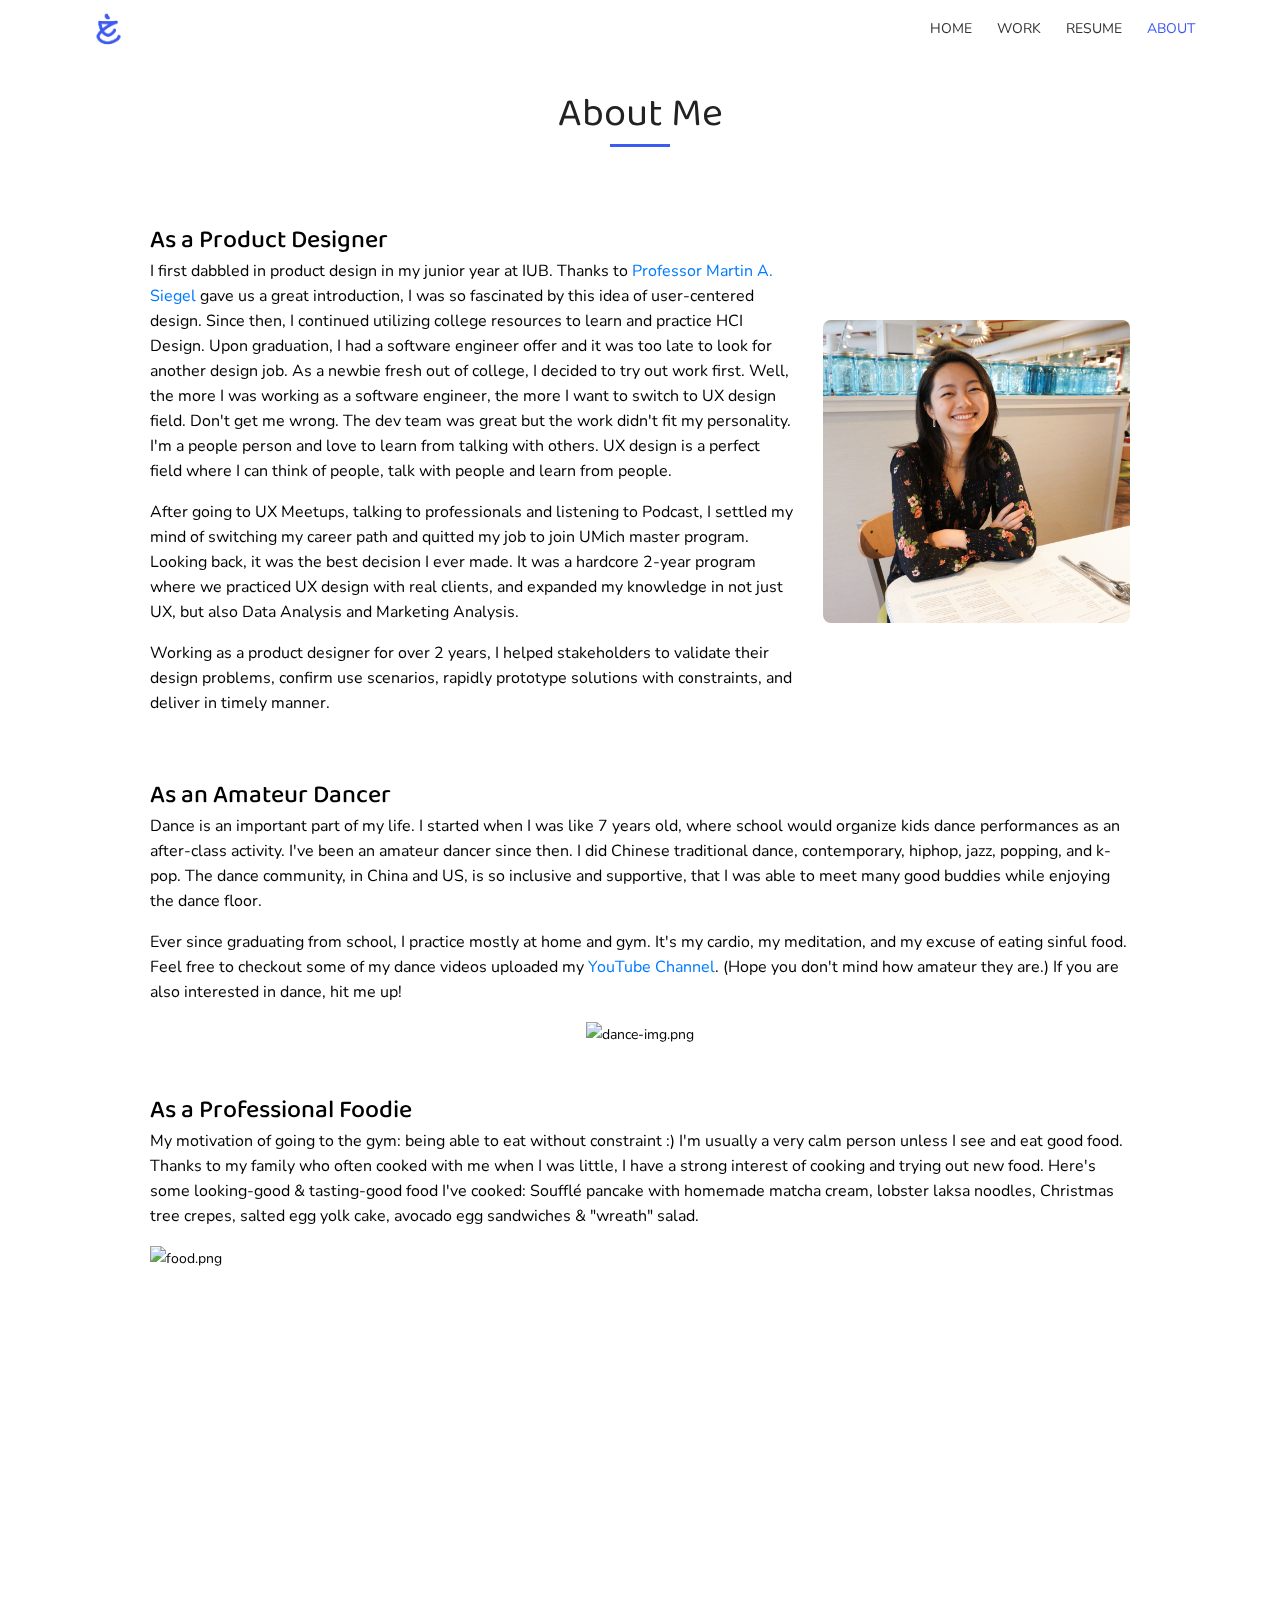
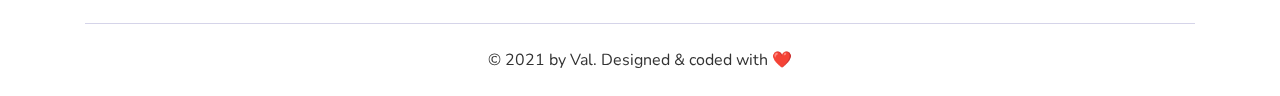
==== about.html @ 1cbd64a1 "fixed headers & ava video" ====
<!DOCTYPE html>
<html lang="en" style="scroll-behavior: smooth;">
    <head>
        <meta charset="UTF-8">
        <meta name="viewport" content="width=device-width, initial-scale=1.0, shrink-to-fit=no">
        <title>About</title>
        <!-- Google Analytics  -->
        <!-- Global site tag (gtag.js) - Google Analytics -->
        <!-- <script async src="https://www.googletagmanager.com/gtag/js?id=UA-167406047-1"></script>
        <script>
        window.dataLayer = window.dataLayer || [];
        function gtag(){dataLayer.push(arguments);}
        gtag('js', new Date());
        gtag('config', 'UA-167406047-1');
        </script> -->
        <!-- Bootstrap CSS -->
        <link rel="stylesheet" href="assets/css/bootstrap.min.css">
        <!-- Icon -->
        <link rel="stylesheet" href="assets/fonts/line-icons.css">
        <link href="https://cdn.lineicons.com/2.0/LineIcons.css" rel="stylesheet">
        <!-- Owl carousel -->
        <!--        <link rel="stylesheet" href="assets/css/owl.carousel.min.css">
        <link rel="stylesheet" href="assets/css/owl.theme.css"> -->
        <link rel="stylesheet" href="assets/css/magnific-popup.css">
        <!-- <link rel="stylesheet" href="assets/css/nivo-lightbox.css"> -->
        <!-- Animate -->
        <link rel="stylesheet" href="assets/css/animate.css">
        <!-- Main Style -->
        <link rel="stylesheet" href="assets/css/main.css">
        <!-- Responsive Style -->
        <link rel="stylesheet" href="assets/css/responsive.css">
        <!-- Google Font -->
        <link href="https://fonts.googleapis.com/css2?family=Baloo+Chettan+2:wght@400;500&family=Rubik:wght@300;400;500&display=swap" rel="stylesheet">
        <link href="https://fonts.googleapis.com/css2?family=Nunito:wght@200;300;400;600&display=swap" rel="stylesheet">
        <!-- add favicon to tab -->
        <link rel="icon" href="assets/img/fav_icon.png">
    </head>
    <body>
        <!-- Header Area wrapper Starts -->
        <header id="header-wrap">
            <!-- Navbar Start -->
            <nav class="navbar navbar-expand-md bg-inverse fixed-top scrolling-navbar nav-down">
                <div class="container">
                    <!-- Brand and toggle get grouped for better mobile display -->
                    <a href="index.html" class="navbar-brand"><img src="assets/img/new_logo-03.png" alt="logo"></a>
                    <button class="navbar-toggler" type="button" data-toggle="collapse" data-target="#navbarCollapse" aria-controls="navbarCollapse" aria-expanded="false" aria-label="Toggle navigation">
                    <i class="lni-menu"></i>
                    </button>
                    <div class="collapse navbar-collapse" id="navbarCollapse">
                        <ul class="navbar-nav mr-auto w-100 justify-content-end clearfix">
                            <li class="nav-item">
                                <a class="nav-link" href="index.html">
                                    HOME
                                </a>
                            </li>
                            <li class="nav-item">
                                <a class="nav-link" href="index.html#work">
                                    WORK
                                </a>
                            </li>
                            <li class="nav-item">
                                <a class="nav-link" href="assets/files/valzhang.pdf" target="_blank">
                                    RESUME
                                </a>
                            </li>
                            <li class="nav-item active">
                                <a class="nav-link" href="about.html">
                                    ABOUT
                                </a>
                            </li>
                        </ul>
                    </div>
                </div>
            </nav>
        </header>
        <!-- head img end-->
        <!-- main body starts -->
        <!-- Overview -->
        <div class="work-container section-padding smooth_nav wow fadeInDown" data-wow-delay="0.1s">
            <section id="overview">
                <div class="text-center site-heading section-header wow fadeInDown"><h2 class="section-title" data-wow-delay="0.1s">About Me</h2>
                    <div class="shape" data-wow-delay="0.1s"></div>
                </div>
                <!-- me 1 -->
                <h3 class="site-heading">As a Product Designer
                </h3>
                
                <div class="row">
                    <div class="col-lg-8 col-md-8 col-xs-12 info">
                        <p>
                            <span class="highlight highlight-main">I first dabbled in product design in my junior year at IUB. </span> Thanks to<a href="https://luddy.indiana.edu/contact/profile/?profile_id=298](https://luddy.indiana.edu/contact/profile/?profile_id=298"> Professor Martin A. Siegel</a> gave us a great introduction,  I was so fascinated by this idea of user-centered design. Since then, I continued utilizing college resources to learn and practice HCI Design. Upon graduation, I had a software engineer offer and it was too late to look for another design job. As a newbie fresh out of college, I decided to try out work first. Well, <span class="highlight highlight-main">the more I was working as a software engineer, the more I want to switch to UX design field. </span>Don't get me wrong. The dev team was great but the work didn't fit my personality. I'm a people person and love to learn from talking with others. UX design is a perfect field where I can think of people, talk with people and learn from people. </p>
                            <p>After going to UX Meetups, talking to professionals and listening to Podcast, I settled my mind of switching my career path and <span class="highlight highlight-main">quitted my job to join UMich master program.</span> Looking back, it was the best decision I ever made. It was a hardcore 2-year program where we practiced UX design with real clients, and expanded my knowledge in not just UX, but also Data Analysis and Marketing Analysis. </p>
                            <p>Working as a product designer <span class="highlight highlight-main">for over 2 years, I helped stakeholders to validate their design problems, confirm use scenarios, rapidly prototype solutions with constraints, and deliver in timely manner.</span>
                        </p>
                    </div>
                    
                    <div class="col-lg-4 col-md-4 col-xs-12 info">
                        <img class="w-100" style="border-radius: 8px; margin-top: 20%;" src="assets/img/about/about-me.jpg" alt="about-me.jpg">
                    </div>
                </div>
                <!-- me 2 -->
                <h3 class="site-heading">As an Amateur Dancer
                </h3>
                <p>
                Dance is an important part of my life. I started when I was like 7 years old, where school would organize kids dance performances as an after-class activity. I've been an amateur dancer since then. I did Chinese traditional dance, contemporary, hiphop, jazz, popping, and k-pop. The dance community, in China and US, is so inclusive and supportive, that I was able to meet many good buddies while enjoying the dance floor.  </p>
                <p>Ever since graduating from school, I practice mostly at home and gym. <span class="highlight highlight-main">It's my cardio, my meditation, and my excuse of eating sinful food.</span> Feel free to checkout some of my dance videos uploaded my <a href= "https://www.youtube.com/channel/UCWSlNp7y6uVMEJTYceXbaiw">YouTube Channel</a>. (Hope you don't mind how amateur they are.) If you are also interested in dance, hit me up!
            </p>
            <div class="text-center">
                <img class="w-75" src="assets/img/about/dance-img.png" alt="dance-img.png">
            </div>
            <!-- me 3 -->
            <h3 class="site-heading">As a Professional Foodie</h3>
            <p>
                <span class="highlight highlight-main">My motivation of going to the gym: being able to eat without constraint :) </span>I'm usually a very calm person unless I see and eat good food. Thanks to my family who often cooked with me when I was little, I have a strong interest of cooking and trying out new food. Here's some looking-good & tasting-good food I've cooked: Soufflé pancake with homemade matcha cream, lobster laksa noodles, Christmas tree crepes, salted egg yolk cake, avocado egg sandwiches & "wreath" salad.
            </p>
            <div>
                <img class="w-100" src="assets/img/about/food.png" alt="food.png">
            </div>
        </section>
    </div>
    <div class="work-container section-padding smooth_nav wow fadeInDown" data-wow-delay="0.1s">
        <section id="overview" class="text-center">
            <div class="section-header wow fadeInDown"><h2 class="section-title" data-wow-delay="0.1s">Contact Me</h2>
                <div class="shape" data-wow-delay="0.1s"></div>
            </div>
            <h4>Have a word?
            </h4>
            <P>
                Feel free to bug me: valxwz@umich.edu
            </P>

        </section></div>
        <!-- footer -->
        <footer id="footer" class="footer-area section-padding">
            <div id="copyright">
                <div class="container">
                    <div class="row">
                        <div class="col-md-12">
                            <div class="copyright-content">
                                <p>© 2021 by Val. Designed & coded with ❤️</p>
                            </div>
                        </div>
                    </div>
                </div>
            </div>
        </footer>
        <!-- Feature Section End -->
        <!-- Preloader -->
        <div id="preloader">
            <div class="loader" id="loader-1"></div>
        </div>
        <!-- End Preloader -->
        <!-- jQuery first, then Bootstrap JS -->
        <script src="assets/js/jquery-min.js"></script>
        <script src="assets/js/bootstrap.min.js"></script>
        <script src="assets/js/owl.carousel.min.js"></script>
        <script src="assets/js/wow.js"></script>
        <script src="assets/js/jquery.nav.js"></script>
        <script src="assets/js/scrolling-nav.js"></script>
        <script src="assets/js/jquery.easing.min.js"></script>
        <script src="assets/js/jquery.counterup.min.js"></script>
        <script src="assets/js/waypoints.min.js"></script>
        <script src="assets/js/main.js"></script>
        <script src="assets/js/side_nav.js"></script>
    </body>
</html>
---- assets/fonts/line-icons.css ----
@font-face {
  font-family: 'LineIcons';
  src:  url('../fonts/LineIcons.eot?tc3uo0');
  src:  url('../fonts/LineIcons.eot?tc3uo0#iefix') format('embedded-opentype'),
    url('../fonts/LineIcons.ttf?tc3uo0') format('truetype'),
    url('../fonts/LineIcons.woff?tc3uo0') format('woff'),
    url('../fonts/LineIcons.svg?tc3uo0#LineIcons') format('svg');
  font-weight: normal;
  font-style: normal;
}

[class^="lni-"], [class*=" lni-"] {
  /* use !important to prevent issues with browser extensions that change fonts */
  font-family: 'LineIcons' !important;
  speak: none;
  font-style: normal;
  font-weight: normal;
  font-variant: normal;
  text-transform: none;
  line-height: 1;

  /* Better Font Rendering =========== */
  -webkit-font-smoothing: antialiased;
  -moz-osx-font-smoothing: grayscale;
}

.lni-image:before {
  content: "\e991";
}
.lni-linkedin-filled:before {
  content: "\e9ac";
}
.lni-airbnb-filled:before {
  content: "\ea06";
}
.lni-add-files:before {
  content: "\e900";
}
.lni-agenda:before {
  content: "\e901";
}
.lni-alarm-clock:before {
  content: "\e902";
}
.lni-alarm:before {
  content: "\e903";
}
.lni-amazon:before {
  content: "\e904";
}
.lni-amex:before {
  content: "\e905";
}
.lni-anchor:before {
  content: "\e906";
}
.lni-android:before {
  content: "\e907";
}
.lni-angle-double-down:before {
  content: "\e908";
}
.lni-angle-double-left:before {
  content: "\e909";
}
.lni-angle-double-right:before {
  content: "\e90a";
}
.lni-angle-double-up:before {
  content: "\e90b";
}
.lni-apartment:before {
  content: "\e90c";
}
.lni-apple:before {
  content: "\e90d";
}
.lni-archive:before {
  content: "\e90e";
}
.lni-arrow-down-circle:before {
  content: "\e90f";
}
.lni-arrow-down:before {
  content: "\e910";
}
.lni-arrow-left-circle:before {
  content: "\e911";
}
.lni-arrow-left:before {
  content: "\e912";
}
.lni-arrow-right-circle:before {
  content: "\e913";
}
.lni-arrow-right:before {
  content: "\e914";
}
.lni-arrow-top-left:before {
  content: "\e915";
}
.lni-arrow-top-right:before {
  content: "\e916";
}
.lni-arrow-up-circle:before {
  content: "\e917";
}
.lni-arrow-up:before {
  content: "\e918";
}
.lni-arrows-horizontal:before {
  content: "\e919";
}
.lni-arrows-vertical:before {
  content: "\e91a";
}
.lni-ban:before {
  content: "\e91b";
}
.lni-bar-chart:before {
  content: "\e91c";
}
.lni-basketball:before {
  content: "\e91d";
}
.lni-behance:before {
  content: "\e91e";
}
.lni-bi-cycle:before {
  content: "\e91f";
}
.lni-bitbucket:before {
  content: "\e920";
}
.lni-bitcoin:before {
  content: "\e921";
}
.lni-blackboard:before {
  content: "\e922";
}
.lni-bluetooth:before {
  content: "\e923";
}
.lni-bold:before {
  content: "\e924";
}
.lni-bolt-alt:before {
  content: "\e925";
}
.lni-bolt:before {
  content: "\e926";
}
.lni-book:before {
  content: "\e927";
}
.lni-bookmark-alt:before {
  content: "\e928";
}
.lni-bookmark:before {
  content: "\e929";
}
.lni-briefcase:before {
  content: "\e92a";
}
.lni-brush-alt:before {
  content: "\e92b";
}
.lni-brush:before {
  content: "\e92c";
}
.lni-bubble:before {
  content: "\e92d";
}
.lni-bug:before {
  content: "\e92e";
}
.lni-bulb:before {
  content: "\e92f";
}
.lni-bullhorn:before {
  content: "\e930";
}
.lni-bus:before {
  content: "\e931";
}
.lni-calendar:before {
  content: "\e932";
}
.lni-camera:before {
  content: "\e933";
}
.lni-car:before {
  content: "\e934";
}
.lni-cart-full:before {
  content: "\e935";
}
.lni-cart:before {
  content: "\e936";
}
.lni-check-box:before {
  content: "\e937";
}
.lni-check-mark-circle:before {
  content: "\e938";
}
.lni-chevron-down-circle:before {
  content: "\e939";
}
.lni-chevron-down:before {
  content: "\e93a";
}
.lni-chevron-left-circle:before {
  content: "\e93b";
}
.lni-chevron-left:before {
  content: "\e93c";
}
.lni-chevron-right-circle:before {
  content: "\e93d";
}
.lni-chevron-right:before {
  content: "\e93e";
}
.lni-chevron-up-circle:before {
  content: "\e93f";
}
.lni-chevron-up:before {
  content: "\e940";
}
.lni-chrome:before {
  content: "\e941";
}
.lni-circle-minus:before {
  content: "\e942";
}
.lni-clipboard:before {
  content: "\e943";
}
.lni-close:before {
  content: "\e944";
}
.lni-cloud-check:before {
  content: "\e945";
}
.lni-cloud-download:before {
  content: "\e946";
}
.lni-cloud-sync:before {
  content: "\e947";
}
.lni-cloud-upload:before {
  content: "\e948";
}
.lni-cloud:before {
  content: "\e949";
}
.lni-code:before {
  content: "\e94a";
}
.lni-coffee-cup:before {
  content: "\e94b";
}
.lni-cog:before {
  content: "\e94c";
}
.lni-color-pallet:before {
  content: "\e94d";
}
.lni-comment-reply-alt:before {
  content: "\e94e";
}
.lni-comments-alt:before {
  content: "\e94f";
}
.lni-comments:before {
  content: "\e950";
}
.lni-construction:before {
  content: "\e951";
}
.lni-control-panel:before {
  content: "\e952";
}
.lni-crop:before {
  content: "\e953";
}
.lni-cross-circle:before {
  content: "\e954";
}
.lni-crown:before {
  content: "\e955";
}
.lni-css3:before {
  content: "\e956";
}
.lni-cup:before {
  content: "\e957";
}
.lni-cut:before {
  content: "\e958";
}
.lni-dashboard:before {
  content: "\e959";
}
.lni-database:before {
  content: "\e95a";
}
.lni-dinner:before {
  content: "\e95b";
}
.lni-direction-alt:before {
  content: "\e95c";
}
.lni-direction-ltr:before {
  content: "\e95d";
}
.lni-direction-rtl:before {
  content: "\e95e";
}
.lni-direction:before {
  content: "\e95f";
}
.lni-display:before {
  content: "\e960";
}
.lni-download:before {
  content: "\e961";
}
.lni-drop:before {
  content: "\e962";
}
.lni-dropbox:before {
  content: "\e963";
}
.lni-drupal:before {
  content: "\e964";
}
.lni-emoji-neutral:before {
  content: "\e965";
}
.lni-emoji-sad:before {
  content: "\e966";
}
.lni-emoji-smile:before {
  content: "\e967";
}
.lni-empty-file:before {
  content: "\e968";
}
.lni-enter:before {
  content: "\e969";
}
.lni-envelope:before {
  content: "\e96a";
}
.lni-eraser:before {
  content: "\e96b";
}
.lni-exit-down:before {
  content: "\e96c";
}
.lni-exit-up:before {
  content: "\e96d";
}
.lni-exit:before {
  content: "\e96e";
}
.lni-eye:before {
  content: "\e96f";
}
.lni-facebook-filled:before {
  content: "\e970";
}
.lni-facebook:before {
  content: "\e971";
}
.lni-files:before {
  content: "\e972";
}
.lni-film-play:before {
  content: "\e973";
}
.lni-firefox:before {
  content: "\e974";
}
.lni-flag-alt:before {
  content: "\e975";
}
.lni-flag-cubic:before {
  content: "\e976";
}
.lni-flag:before {
  content: "\e977";
}
.lni-folder:before {
  content: "\e978";
}
.lni-frame-contract:before {
  content: "\e979";
}
.lni-frame-expand:before {
  content: "\e97a";
}
.lni-full-screen:before {
  content: "\e97b";
}
.lni-funnel:before {
  content: "\e97c";
}
.lni-gallery:before {
  content: "\e97d";
}
.lni-game:before {
  content: "\e97e";
}
.lni-gift:before {
  content: "\e97f";
}
.lni-git:before {
  content: "\e980";
}
.lni-github:before {
  content: "\e981";
}
.lni-google-plus:before {
  content: "\e982";
}
.lni-graduation:before {
  content: "\e983";
}
.lni-grid-alt:before {
  content: "\e984";
}
.lni-grid:before {
  content: "\e985";
}
.lni-hammer:before {
  content: "\e986";
}
.lni-hand:before {
  content: "\e987";
}
.lni-harddrive:before {
  content: "\e988";
}
.lni-headphone-alt:before {
  content: "\e989";
}
.lni-headphone:before {
  content: "\e98a";
}
.lni-heart-filled:before {
  content: "\e98b";
}
.lni-heart-pulse:before {
  content: "\e98c";
}
.lni-heart:before {
  content: "\e98d";
}
.lni-help:before {
  content: "\e98e";
}
.lni-highlight-alt:before {
  content: "\e98f";
}
.lni-highlight:before {
  content: "\e990";
}
.lni-hobile:before {
  content: "\e992";
}
.lni-home:before {
  content: "\e993";
}
.lni-hourglass:before {
  content: "\e994";
}
.lni-html5:before {
  content: "\e995";
}
.lni-inbox:before {
  content: "\e996";
}
.lni-indent-decrease:before {
  content: "\e997";
}
.lni-indent-increase:before {
  content: "\e998";
}
.lni-Infinite:before {
  content: "\e999";
}
.lni-information:before {
  content: "\e99a";
}
.lni-instagram-filled:before {
  content: "\e99b";
}
.lni-instagram:before {
  content: "\e99c";
}
.lni-italic:before {
  content: "\e99d";
}
.lni-joomla:before {
  content: "\e99e";
}
.lni-key:before {
  content: "\e99f";
}
.lni-keyboard:before {
  content: "\e9a0";
}
.lni-laptop-phone:before {
  content: "\e9a1";
}
.lni-laptop:before {
  content: "\e9a2";
}
.lni-layers:before {
  content: "\e9a3";
}
.lni-layout:before {
  content: "\e9a4";
}
.lni-leaf:before {
  content: "\e9a5";
}
.lni-licencse:before {
  content: "\e9a6";
}
.lni-line-dashed:before {
  content: "\e9a7";
}
.lni-line-dotted:before {
  content: "\e9a8";
}
.lni-line-double:before {
  content: "\e9a9";
}
.lni-line-spacing:before {
  content: "\e9aa";
}
.lni-link:before {
  content: "\e9ab";
}
.lni-linkedin:before {
  content: "\e9ad";
}
.lni-list:before {
  content: "\e9ae";
}
.lni-lock:before {
  content: "\e9af";
}
.lni-magnet:before {
  content: "\e9b0";
}
.lni-magnifier:before {
  content: "\e9b1";
}
.lni-map-marker:before {
  content: "\e9b2";
}
.lni-map:before {
  content: "\e9b3";
}
.lni-mastercard:before {
  content: "\e9b4";
}
.lni-medall-alt:before {
  content: "\e9b5";
}
.lni-medall:before {
  content: "\e9b6";
}
.lni-medium:before {
  content: "\e9b7";
}
.lni-menu-circle:before {
  content: "\e9b8";
}
.lni-menu:before {
  content: "\e9b9";
}
.lni-mic:before {
  content: "\e9ba";
}
.lni-microphone:before {
  content: "\e9bb";
}
.lni-minus:before {
  content: "\e9bc";
}
.lni-mobile:before {
  content: "\e9bd";
}
.lni-more-alt:before {
  content: "\e9be";
}
.lni-more:before {
  content: "\e9bf";
}
.lni-mouse:before {
  content: "\e9c0";
}
.lni-move:before {
  content: "\e9c1";
}
.lni-music:before {
  content: "\e9c2";
}
.lni-notepad:before {
  content: "\e9c3";
}
.lni-package:before {
  content: "\e9c4";
}
.lni-page-break:before {
  content: "\e9c5";
}
.lni-paint-bucket:before {
  content: "\e9c6";
}
.lni-paint-roller:before {
  content: "\e9c7";
}
.lni-paperclip:before {
  content: "\e9c8";
}
.lni-paypal:before {
  content: "\e9c9";
}
.lni-pencil-alt:before {
  content: "\e9ca";
}
.lni-pencil:before {
  content: "\e9cb";
}
.lni-phone-handset:before {
  content: "\e9cc";
}
.lni-phone:before {
  content: "\e9cd";
}
.lni-pie-chart:before {
  content: "\e9ce";
}
.lni-pilcrow:before {
  content: "\e9cf";
}
.lni-pin-alt:before {
  content: "\e9d0";
}
.lni-pin-corner:before {
  content: "\e9d1";
}
.lni-pin:before {
  content: "\e9d2";
}
.lni-pinterest:before {
  content: "\e9d3";
}
.lni-playstore:before {
  content: "\e9d4";
}
.lni-plug:before {
  content: "\e9d5";
}
.lni-plus:before {
  content: "\e9d6";
}
.lni-pointer-down:before {
  content: "\e9d7";
}
.lni-pointer-left:before {
  content: "\e9d8";
}
.lni-pointer-right:before {
  content: "\e9d9";
}
.lni-pointer-up:before {
  content: "\e9da";
}
.lni-pointer:before {
  content: "\e9db";
}
.lni-power-switch:before {
  content: "\e9dc";
}
.lni-printer:before {
  content: "\e9dd";
}
.lni-pulse:before {
  content: "\e9de";
}
.lni-question-circle:before {
  content: "\e9df";
}
.lni-quora:before {
  content: "\e9e0";
}
.lni-reddit:before {
  content: "\e9e1";
}
.lni-reload:before {
  content: "\e9e2";
}
.lni-reply:before {
  content: "\e9e3";
}
.lni-rocket:before {
  content: "\e9e4";
}
.lni-rss-feed:before {
  content: "\e9e5";
}
.lni-ruler-alt:before {
  content: "\e9e6";
}
.lni-ruler-pencil:before {
  content: "\e9e7";
}
.lni-ruler:before {
  content: "\e9e8";
}
.lni-save-alt:before {
  content: "\e9e9";
}
.lni-save:before {
  content: "\e9ea";
}
.lni-search:before {
  content: "\e9eb";
}
.lni-select:before {
  content: "\e9ec";
}
.lni-share-alt:before {
  content: "\e9ed";
}
.lni-share:before {
  content: "\e9ee";
}
.lni-shield:before {
  content: "\e9ef";
}
.lni-shift-left:before {
  content: "\e9f0";
}
.lni-shift-right:before {
  content: "\e9f1";
}
.lni-shortcode:before {
  content: "\e9f2";
}
.lni-signal:before {
  content: "\e9f3";
}
.lni-slice:before {
  content: "\e9f4";
}
.lni-sort-alpha-asc:before {
  content: "\e9f5";
}
.lni-sort-amount-asc:before {
  content: "\e9f6";
}
.lni-soundcloud:before {
  content: "\e9f7";
}
.lni-spellcheck:before {
  content: "\e9f8";
}
.lni-spotify:before {
  content: "\e9f9";
}
.lni-spray:before {
  content: "\e9fa";
}
.lni-stamp:before {
  content: "\e9fb";
}
.lni-star-empty:before {
  content: "\e9fc";
}
.lni-star-filled:before {
  content: "\e9fd";
}
.lni-star-half:before {
  content: "\e9fe";
}
.lni-star:before {
  content: "\e9ff";
}
.lni-stats-down:before {
  content: "\ea00";
}
.lni-stats-up:before {
  content: "\ea01";
}
.lni-strikethrough:before {
  content: "\ea02";
}
.lni-stripe:before {
  content: "\ea03";
}
.lni-support:before {
  content: "\ea04";
}
.lni-tab:before {
  content: "\ea05";
}
.lni-tag:before {
  content: "\ea06";
}
.lni-target:before {
  content: "\ea07";
}
.lni-teabag:before {
  content: "\ea08";
}
.lni-text-align-right:before {
  content: "\ea09";
}
.lni-text-align-center:before {
  content: "\ea0a";
}
.lni-text-align-justify:before {
  content: "\ea0b";
}
.lni-text-align-left:before {
  content: "\ea0c";
}
.lni-text-format-remove:before {
  content: "\ea0d";
}
.lni-text-format:before {
  content: "\ea0e";
}
.lni-text-size:before {
  content: "\ea0f";
}
.lni-thought:before {
  content: "\ea10";
}
.lni-thumbs-down:before {
  content: "\ea11";
}
.lni-thumbs-up:before {
  content: "\ea12";
}
.lni-ticket-alt:before {
  content: "\ea13";
}
.lni-ticket:before {
  content: "\ea14";
}
.lni-timer:before {
  content: "\ea15";
}
.lni-train:before {
  content: "\ea16";
}
.lni-trash:before {
  content: "\ea17";
}
.lni-tshirt:before {
  content: "\ea18";
}
.lni-twitter-filled:before {
  content: "\ea19";
}
.lni-twitter:before {
  content: "\ea1a";
}
.lni-underline:before {
  content: "\ea1b";
}
.lni-unlink:before {
  content: "\ea1c";
}
.lni-unlock:before {
  content: "\ea1d";
}
.lni-upload:before {
  content: "\ea1e";
}
.lni-user:before {
  content: "\ea1f";
}
.lni-users:before {
  content: "\ea20";
}
.lni-vector:before {
  content: "\ea21";
}
.lni-video:before {
  content: "\ea22";
}
.lni-visa:before {
  content: "\ea23";
}
.lni-volume-high:before {
  content: "\ea24";
}
.lni-volume-low:before {
  content: "\ea25";
}
.lni-volume-medium:before {
  content: "\ea26";
}
.lni-volume-mute:before {
  content: "\ea27";
}
.lni-wallet:before {
  content: "\ea28";
}
.lni-warning:before {
  content: "\ea29";
}
.lni-wheelchair:before {
  content: "\ea2a";
}
.lni-wordpress-filled:before {
  content: "\ea2b";
}
.lni-wordpress:before {
  content: "\ea2c";
}
.lni-world-alt:before {
  content: "\ea2d";
}
.lni-world:before {
  content: "\ea2e";
}
.lni-write:before {
  content: "\ea2f";
}
.lni-zip:before {
  content: "\ea30";
}
.lni-zoom-in:before {
  content: "\ea31";
}
.lni-zoom-out:before {
  content: "\ea32";
}
---- assets/css/main.css ----
@import url("https://fonts.googleapis.com/css?family=Arvo:700|Open+Sans");

:root {
  --highlight-main: rgba(34, 209, 238, 0.3);
  --h5-shape: #3d5af1;
  --highlight-ava: #D6F3F8;
  --highlight-gm: #CAE4FF;
}

html {
  overflow-x: hidden;
}

body {
  background: #fff;
  font-size: 14px;
  font-weight: 400;
  font-family: 'Nunito', sans-serif;
  -webkit-box-sizing: border-box;
  -moz-box-sizing: border-box;
  box-sizing: border-box;
  -webkit-font-smoothing: subpixel-antialiased;
  color: black;
  line-height: 25px;
  -webkit-backface-visibility: hidden;
  backface-visibility: hidden;
  overflow-x: hidden;
}

h1 {
  font-size: 55px;
  color: #222222;
  font-weight: 500;
  font-family: 'Baloo Chettan 2', cursive;
}

h3 {
  font-family: 'Baloo Chettan 2', cursive;
  font-style: normal;
  font-weight: 500;
  font-size: 25px;
  line-height: 24px;
}

h4 {
  font-family: 'Baloo Chettan 2', cursive;
  font-style: normal;
  font-weight: 400;
  font-size: 22px;
  line-height: 24px;
  padding: 5px 0;
}

h2 {
  font-size: 40px;
  color: #222222;
  font-weight: 400;
  font-family: 'Baloo Chettan 2', cursive;
}

a {
  -webkit-transition: all 0.2s linear;
  -moz-transition: all 0.2s linear;
  -o-transition: all 0.2s linear;
  transition: all 0.2s linear;
}

a:hover {
  text-decoration: none;
}

a a:focus {
  outline: none;
}

p {
  font-weight: 400;
  font-family: 'Nunito', sans-serif;
  margin-bottom: 1em;
  font-size: 16px;
}

small {
  font-size: 95%;
  font-weight: 300;
}

ul, ol {
  list-style: outside none none;
  margin: 0;
  padding: 0;
}

ul li, ol li {
  list-style: none;
}

a:not([href]):not([tabindex]) {
  color: #fff;
}

/*all others*/

/*siteheading*/
.site-heading {
  padding-top: 2em;
}

/*switch project title*/
.switch{
  font-size: 16px;
  padding: 10px 30px;
  font-family: 'Nunito', sans-serif;
  font-weight: 600;
  color:#868686;
}

.switch:hover{
  color:black;
}

.switch_active{
  font-size: 16px;
  padding: 10px 30px;
  font-family: 'Nunito', sans-serif;
  font-weight: 600;
  color:black;
}

.switch_footer{
  background-color: #F4F7F8;

}

/*video */
.video-features {
  width: 55%;
  border-radius: 16px;
  box-shadow: 2px 4px 24px rgba(0, 0, 0, 0.10);
  display: block;
  margin-left: auto;
  margin-right: auto;
}

#ava-features .video-features {
  width: 65%;
  border-radius: 36px;
}


.video-web {
  width: 85%;
  border-radius: 10px;
  box-shadow: 2px 4px 24px rgba(0, 0, 0, 0.10);
  display: block;
  margin-left: auto;
  margin-right: auto;
  margin-top: 2em;
}

/*work page contents class*/
.demos {
  padding: 0 3em;
  margin-top: 4em;
}


.ava-demos {
  padding: 0 3em;
  margin-top: 0;
}

/*highlight*/

/*feature title*/
.feature_title {
  padding-top: 3em;
}

#cinetrip-features .feature_title {
  color: #3D38CB;
}

#ava-features .feature_title {
  color: #0051AF;
}

.caption {
  padding-top: 2em;
  font-weight: 300;
}

/* Highlight Text & Animation*/
.highlight {
  position: relative;
  background-origin: 0;
  background-size: 200% 100%;
  background-repeat: repeat-x;
  background-position: 0 100%;
  transition: background-position 0.8s ease-out;
  padding: 1px 0px;
}

.highlight.shown {
  position: relative;
  background-origin: 0;
  background-size: 200% 100%;
  background-repeat: repeat-x;
  background-position: -100% 100%;
  transition: background-position 0.8s ease-out;
}

.highlight-cinetrip {
  background-image: linear-gradient(to right, transparent 50%, var(--highlight-main) 50%);
}

.highlight-ava {
  background-image: linear-gradient(to right, transparent 50%, var(--highlight-ava) 50%);
}

.highlight-gm {
  background-image: linear-gradient(to right, transparent 50%, var(--highlight-gm) 50%);
}

.highlight-main {
  background-image: linear-gradient(to right, transparent 50%, #E3E6FF 50%);
}

.highlight-levels {
  background-image: linear-gradient(to right, transparent 50%, #DBFBE3 50%);
}



/*work background img*/

.cinetrip-parallax {

  /* The image used */
  background-image: url("../img/cinetrip-img/cinetrip-large-cover.png");  /* Set a specific height */
  min-height: 650px;  /* Create the parallax scrolling effect */
  background-attachment: fixed;
  background-position: center;
  background-repeat: no-repeat;
  background-size: cover;
}

.ava-parallax {

  /* The image used */
  background-image: url("../img/ava-img/ava-large-cover.png");  /* Set a specific height */
  min-height: 650px;  /* Create the parallax scrolling effect */
  background-attachment: fixed;
  background-position: center;
  background-repeat: no-repeat;
  background-size: cover;
}

.gm-parallax {

  /* The image used */
  background-image: url("../img/gm-img/gm-large-cover.png");  /* Set a specific height */
  min-height: 650px;  /* Create the parallax scrolling effect */
  background-attachment: fixed;
  background-position: center;
  background-repeat: no-repeat;
  background-size: cover;
}

.levels-parallax {

  /* The image used */
  background-image: url("../img/levels-img/levels-large-cover.png");  /* Set a specific height */
  min-height: 650px;  /* Create the parallax scrolling effect */
  background-attachment: fixed;
  background-position: center;
  background-repeat: no-repeat;
  background-size: cover;
}

/*paragraoh space*/
.para_space {
  margin-top: 5px;
}

/*side nav*/

/*  Make nav sticky */
.section-nav {
  width: 130px;
  position: fixed;
  z-index: 1;
  top: 80px;
  left: 15px;
  overflow-x: hidden;
  padding: 8px 0;
  font-size: 14px;
}

/* 3. ScrollSpy active styles (see JS tab for activation) */
.section-nav li.active > a {
  color: black;
  font-weight: 600;
  font-size: 15px;
}

/* Sidebar Navigation */
.section-nav {
  padding-left: 1px;
}

.section-nav a {
  text-decoration: none;
  display: block;
  padding: .125rem 0;
  font-weight: 300;
  color: #868686;
  transition: all 50ms ease-in-out; /* This small transition makes setting of the active state smooth */
}

.section-nav a:hover, .section-nav a:focus {
  color: #666;
}

/** Poor man's reset **/

/** {
  box-sizing: border-box;
}
*/

/*section padding. Larger space between section*/

/*section {
  padding-bottom: 5rem;
}*/

/*site-wide img*/
.site-wide {
  width: 100%;
}

/*img padding*/
.img-padding {
  padding: 2em 0 5em 0;
}

/*para-text-section*/
.text-section {
  padding: 2em 0;
}

/*
.sidenav {
width: 130px;
position: fixed;
z-index: 1;
top: 80px;
left: 10px;
overflow-x: hidden;
padding: 8px 0;
}

.sidenav a {
padding: 6px 8px 6px 16px;
text-decoration: none;
font-size: 14px;
color: #0e153a;
display: block;
}

.sidenav a:hover {

color:#3d5af1;
}*/

/*#sidenav .active {background:red;}*/

/*
.sidenav a.active{color:#3d5af1;}*/


.main {
  margin-left: 140px; /* Same width as the sidebar + left position in px */
  font-size: 28px; /* Increased text to enable scrolling */
  padding: 0px 10px;
}

.section-header {
  margin-bottom: 30px;
}

.section-header p {
  text: center;
  font-weight: 400;
  line-height: 26px;
}

.section-title {
  font-size: 40px;
  color: #222222;
  display: inline-block;
  font-weight: 400;
  position: relative;
}

.shape {
  height: 3px;
  margin: 0 auto 30px;
  position: relative;
  width: 60px;
  background-color: #3d5af1;
}

.shape-a {
  height: 3px;
  margin: 0 auto 30px;
  position: relative;
  width: 60px;
  background-color: #17C3EA;
}

.shape-g{
  height: 3px;
  margin: 0 auto 30px;
  position: relative;
  width: 60px;
  background-color: #29419E;
}

/*project tag*/
.project-tag{
  margin-left: 1em;
  display: inline-block;
  font-size: 13px;
  color:#3d5af1;
  padding: 5px 10px;
  border-radius: 20px;
  background-color: #E7EAFF;
}

.project-tag2{
  margin-left: 1em;
  display: inline-block;
  font-size: 13px;
  color:#3d5af1;
  padding: 5px 10px;
  border-radius: 20px;
  background-color: white;
}

.shape2 {
  border-left: 6px solid var(--h5-shape);
  padding-left: 28px;
}

.shape2-ava {
  border-left: 6px solid #17C3EA;
  padding-left: 28px;
}

.padding-none {
  padding: 0px;
}

.bg-gray {
  background: #f9f9f9;
}

.overlay {
  position: absolute;
  width: 100%;
  height: 100%;
  top: 0px;
  left: 0px;
  background: rgba(61, 96, 244, 0.3);
}

.main-button {
  transition: all 0.2s ease-out;
  font-size: 14px;
  padding: 10px 30px;
  font-family: 'Nunito', sans-serif;
  font-weight: 600;
  border-radius: 30px;
  color: #3d5af1;
  border: 2px solid #3d5af1;
  text-transform: uppercase;
  background: linear-gradient(to right, #3d5af1 50%, white 50%);
  background-size: 200% 100%;
  background-position: right bottom;
  margin: 40px 0 0 0 !important;
  display: block;
}

.main-button:hover, .main-button:focus, .main-button:active {
  transition: all 0.2s ease-out;
  cursor: pointer;
  color: white;
  background-color: #3d5af1;
  transform: translateX(6px);
  border-radius: 30px;
  background-position: left bottom;
  box-shadow: 0px 4px 4px rgba(0, 0, 0, 0.25), 0px 10px 30px rgba(61, 56, 203, 0.5);
}



.btn {
  font-size: 14px;
  padding: 8px 80px;
  cursor: pointer;
  font-weight: 400;
  color: black;
  border-radius: 30px;
  -webkit-transition: all 0.1s linear;
  -moz-transition: all 0.1s linear;
  -o-transition: all 0.1s linear;
  transition: all 0.1s linear;
  display: inline-block;
  background: #FFFFFF;
  box-shadow: 0px 6px 7px rgba(0, 0, 0, 0.2), 0px 11px 15px rgba(0, 0, 0, 0.14), 0px 4px 20px rgba(0, 0, 0, 0.12);
}

.btn-sm {
  height: 40px;
  padding: 8px 20px;
}

.btn:hover, .btn:focus, .btn:active {
  transform: translateY(-8px);
  box-shadow: 0px 11px 15px rgba(0, 0, 0, 0.2), 0px 24px 38px rgba(0, 0, 0, 0.14), 0px 9px 46px rgba(0, 0, 0, 0.12);
}

.btn-common {
  background-color: #3d5af1;
  box-shadow: 0px 4px 4px rgba(0, 0, 0, 0.25), 0px 10px 30px rgba(61, 56, 203, 0.5);
  border-radius: 34px;
  position: relative;
  z-index: 1;
  text-transform: uppercase;
}

.btn-common:hover {
  transform: scale(1.06);
}

.btn-border {
  color: #3d5af1;
  background-color: transparent;
  border: 2px solid #3d5af1;
  text-transform: uppercase;
}

.btn-border:hover {
  color: #fff;
  border-color: #3d5af1;
  background-color: #3d5af1;
  border-radius: 30px;
  box-shadow: 0px 4px 4px rgba(0, 0, 0, 0.25), 0px 10px 30px rgba(61, 56, 203, 0.5);
  border-radius: 34px;
}

.btn-border:focus {
  color: #fff;
  border-color: #3d5af1;
  background-color: #3d5af1;
  box-shadow: 0px 4px 4px rgba(0, 0, 0, 0.25), 0px 10px 30px rgba(61, 56, 203, 0.5);
  border-radius: 34px;
}

.btn-lg {
  padding: 14px 33px;
  text-transform: uppercase;
  font-size: 16px;
}

.btn-rm {
  padding: 7px 0px;
  color: #3d5af1;
  text-transform: capitalize;
}

.btn-rm:hover {
  color: #3d5af1;
}

button:focus {
  outline: none !important;
}

.icon-close, .icon-check {
  color: #3d5af1;
}

.social-icon a {
  color: #666;
  background: #fff;
  width: 32px;
  height: 32px;
  line-height: 34px;
  display: inline-block;
  text-align: center;
  border-radius: 100%;
  font-size: 20px;
  margin: 15px 6px 12px 4px;
  transition: all 0.3s ease-in-out 0s;
  -moz-transition: all 0.3s ease-in-out 0s;
  -webkit-transition: all 0.3s ease-in-out 0s;
  -o-transition: all 0.3s ease-in-out 0s;
}

.social-icon a:hover {
  color: #fff !important;
}


.social-icon .twitter:hover {
  background: #4A9CEC;
}

.social-icon .github:hover {
  background: #860AA5;
}


.social-icon .linkedin:hover {
  background: #1260A2;
}


/* ScrollToTop */
a.back-to-top {
  display: none;
  position: fixed;
  bottom: 18px;
  right: 15px;
  text-decoration: none;
}

a.back-to-top i {
  display: block;
  font-size: 22px;
  width: 40px;
  height: 40px;
  line-height: 40px;
  color: #fff;
  background: #3d5af1;
  border-radius: 30px;
  text-align: center;
  transition: all 0.2s ease-in-out;
  -moz-transition: all 0.2s ease-in-out;
  -webkit-transition: all 0.2s ease-in-out;
  -o-transition: all 0.2s ease-in-out;
  box-shadow: 0 0 4px rgba(0, 0, 0, 0.14), 0 4px 8px rgba(0, 0, 0, 0.28);
}

a.back-to-top:hover, a.back-to-top:focus {
  text-decoration: none;
}

/* Preloader */
#preloader {
  position: fixed;
  top: 0;
  left: 0;
  right: 0;
  bottom: 0;
  background-color: #fff;
  z-index: 9999999;
}

.loader {
  top: 50%;
  width: 50px;
  height: 50px;
  border-radius: 100%;
  position: relative;
  margin: 0 auto;
}

#loader-1:before, #loader-1:after {
  content: "";
  position: absolute;
  top: -10px;
  left: -10px;
  width: 100%;
  height: 100%;
  border-radius: 100%;
  border: 7px solid transparent;
  border-top-color: #3d5af1;
}

#loader-1:before {
  z-index: 100;
  animation: spin 1s infinite;
}

#loader-1:after {
  border: 7px solid #f2f2f2;
}

@keyframes spin {
  0% {
    -webkit-transform: rotate(0deg);
    -ms-transform: rotate(0deg);
    -o-transform: rotate(0deg);
    transform: rotate(0deg);
  }

  100% {
    -webkit-transform: rotate(360deg);
    -ms-transform: rotate(360deg);
    -o-transform: rotate(360deg);
    transform: rotate(360deg);
  }

}

.section-padding {
  padding: 60px 0;
}

hr {
  border-top: 1px dotted #ddd;
}

/* ==========================================================================
8. Features Section Style
 ========================================================================== */

/*feature1-bg {
background-image: url(../img/f1-bg.svg);
background-position: center center;
background-repeat: no-repeat;
background-size: cover;
min-height: 650px;
position: relative;
overflow: hidden;
}*/

.row-padding {
  margin-bottom: 5em;
}

#features {
  background-color: white;
}

/*icons*/
#features .icon {
  display: inline-block;
  width: 30px;
  height: 38px;
  border-radius: 4px;
  text-align: center;
  position: relative;
  padding-bottom: 10px;
  z-index: 1;
  font-size: 30px
}

#features .content-left span {
  float: right;
}

#features .content-left .text {
  text-align: right;
}

#features .content-right span {
  float: left;
}

#features .box-item {
  box-shadow: 0 0 12px #F4F4F4;
  padding: 15px;
  line-height: 22px;
  margin-top: 30px;
  border-radius: 3px;
  background-color: #fff;
  -webkit-transition: all .3s ease-in-out;
  -mox-transition: all .3s ease-in-out;
  transition: all .3s ease-in-out;
  position: relative;
  top: 0;
}

#features .box-item .icon {
  text-align: center;
  margin: 12px;
  -webkit-transition: all 0.2s linear;
  -moz-transition: all 0.2s linear;
  -o-transition: all 0.2s linear;
  transition: all 0.2s linear;
}

#features .box-item .icon i {
  color: #3d5af1;
  font-size: 30px;
  -webkit-transition: all 0.2s linear;
  -moz-transition: all 0.2s linear;
  -o-transition: all 0.2s linear;
  transition: all 0.2s linear;
}

#features .box-item .text h4 {
  cursor: pointer;
  font-size: 18px;
  font-weight: 500;
  line-height: 22px;
  -webkit-transition: all 0.2s linear;
  -moz-transition: all 0.2s linear;
  -o-transition: all 0.2s linear;
  transition: all 0.2s linear;
}

#features .box-item .text p {
  font-size: 14px;
  line-height: 26px;
}

#features .text p {
  font-size: 14px;
  line-height: 26px;
  font-weight: 300;
}

#features .box-item:hover {
  box-shadow: 0 10px 22px 10px rgba(27, 38, 49, 0.1);
}

#features .box-item:hover h4 {
  color: #3d5af1;
}

#features .show-box {
  margin-top: 50px;
}

#features .show-box img {
  width: 100%;
}

/*work page style*/
#work .work-container {
  width: 100%;
  padding-right: 150px;
  padding-left: 150px;
  margin-right: auto;
  margin-left: auto;
}

.work-container {
  width: 100%;
  padding-right: 150px;
  padding-left: 150px;
  margin-right: auto;
  margin-left: auto;
}

/* Services Item */
.services-item {
  padding: 20px;
  border-radius: 4px;
  text-align: center;
  margin: 15px 0;
  box-shadow: 0 0 12px #F4F4F4;
  transition: all 0.3s ease-in-out 0s;
  -moz-transition: all 0.3s ease-in-out 0s;
  -webkit-transition: all 0.3s ease-in-out 0s;
  -o-transition: all 0.3s ease-in-out 0s;
}

.services-item .icon {
  border: 1px solid #f1f1f1;
  width: 70px;
  height: 70px;
  border-radius: 50%;
  margin: 0 auto;
  transition: all 0.3s ease-in-out 0s;
  -moz-transition: all 0.3s ease-in-out 0s;
  -webkit-transition: all 0.3s ease-in-out 0s;
  -o-transition: all 0.3s ease-in-out 0s;
}

.services-item .icon i {
  font-size: 30px;
  color: #3d5af1;
  line-height: 70px;
  transition: all 0.3s ease-in-out 0s;
  -moz-transition: all 0.3s ease-in-out 0s;
  -webkit-transition: all 0.3s ease-in-out 0s;
  -o-transition: all 0.3s ease-in-out 0s;
}

.services-item .services-content h3 {
  margin-top: 10px;
  font-weight: 500;
  text-transform: uppercase;
  margin-bottom: 10px;
}

.services-item .services-content h3 a {
  font-size: 16px;
  color: #585b60;
}

.services-item .services-content h3 a:hover {
  color: #3d5af1;
}

.services-item:hover {
  box-shadow: 0 10px 22px 10px rgba(27, 38, 49, 0.1);
}

.services-item:hover .icon {
  background: #3d5af1;
}

.services-item:hover .icon i {
  color: #fff;
}

#service {
  position: relative;
}

.about-area .about-wrapper {
  height: 100%;
  width: 100%;
  display: table;
}

.about-area .about-wrapper > div {
  vertical-align: middle;
  display: table-cell;
  padding-bottom: 5em;
  padding-top: 5em;
}

.about-area img {
  border-radius: 4px;
}

.about-area .content {
  margin-top: 15px;
}

#cta {
  padding: 30px 0;
}

.navbar-brand {
  position: relative;
  width: 7%;
}

.top-nav-collapse {
  background: #fff;
  z-index: 999999;  /*padding: 10px !important;*/
  top: 0px !important;
  box-shadow: 0px 3px 6px 3px rgba(0, 0, 0, 0.06);
  background: #fff !important;
  -webkit-animation-duration: 1s;
  animation-duration: 1s;
}

.top-nav-collapse .navbar-brand {
  top: 0px;
}

.top-nav-collapse .navbar-brand img {
  width: 60%;
}

.top-nav-collapse .navbar-nav .nav-link {
  color: #585b60 !important;
  margin-top: 0px !important;
  margin-bottom: 0px !important;
}

.top-nav-collapse .navbar-nav .nav-link:hover {
  cursor: pointer;
  color: #3d5af1 !important;
  border-color: #3d5af1 !important;
}

.top-nav-collapse .navbar-nav .nav-link:hover {
  color: #3d5af1 !important;
}

.navbar-expand-md .navbar-toggler {
  background: transparent;
  color: #3d5af1;
  border-radius: 4px;
  cursor: pointer;
}

.navbar-brand img {
  width: 60%;
}

.top-nav-collapse .navbar-nav li.active a.nav-link {
  color: #3d5af1 !important;
  border-color: #3d5af1;
}

.indigo {
  background: transparent;
}

.menu-bg {
  background: transparent;
}

.navbar-expand-md .navbar-nav .nav-link i {
  font-size: 14px;
  margin-left: 5px;
  vertical-align: middle;
  -webkit-transition: all 0.3s ease-in-out;
  -moz-transition: all 0.3s ease-in-out;
  transition: all 0.3s ease-in-out;
}

.navbar-expand-md .navbar-nav .nav-item {
  padding-left: 25px;
}

.navbar-expand-md .navbar-nav .nav-link {
  color: #333;
  font-weight: 400;
  padding: 7px 0;
  cursor: pointer;
  position: relative;
  background: transparent;
  -webkit-transition: all 0.3s ease-in-out;
  -moz-transition: all 0.3s ease-in-out;
  transition: all 0.3s ease-in-out;
}

.navbar-expand-md .navbar-nav .nav-link:before {
  background-color: #3d5af1;
  content: '';
  display: block;
  height: 2px;
  position: absolute;
  margin: 0 auto;
  width: 0;
  top: 35px;
  left: 0;
  right: 0;
  bottom: 0;
  transition: width 1s;
  -ms-transition: width 1s;
  -webkit-transition: width 1s;
}

.navbar-expand-md .navbar-nav li a:hover, .navbar-expand-md .navbar-nav li .active > a, .navbar-expand-md .navbar-nav li a:focus {
  color: #fff;
  outline: none;
}

.navbar-expand-md .navbar-nav .active > .nav-link, .navbar-expand-md .navbar-nav .nav-link.active, .navbar-expand-md .navbar-nav .nav-link.open, .navbar-expand-md .navbar-nav .open > .nav-link {
  color: #3d5af1 !important;
  width: 100%;
}

.navbar-expand-md .navbar-nav .nav-link:hover, .navbar-expand-md .navbar-nav .nav-link:hover::before, .navbar-expand-md .navbar-nav .nav-link:focus {
  color: #3d5af1;
  width: 100%;
  transition: width 0.2s;
  -webkit-transition: width 0.2s;
  -ms-transition: width 0.2s;
}

.navbar {
  padding-top: 0;
  padding-bottom: 0;
}

.navbar li.active a.nav-link {
  color: #preset;
}

.dropdown-toggle::after {
  display: none;
}

.dropdown-menu {
  margin: 0;
  padding: 0;
  display: none;
  position: absolute;
  z-index: 99;
  min-width: 210px;
  background-color: #fff;
  white-space: nowrap;
  border-radius: 4px;
  -webkit-box-shadow: 0 6px 12px rgba(0, 0, 0, 0.175);
  box-shadow: 0 6px 12px rgba(0, 0, 0, 0.175);
  animation: fadeIn 0.4s;
  -webkit-animation: fadeIn 0.4s;
  -moz-animation: fadeIn 0.4s;
  -o-animation: fadeIn 0.4s;
  -ms-animation: fadeIn 0.4s;
}

.dropdown-menu:before {
  content: "";
  display: inline-block;
  position: absolute;
  bottom: 100%;
  left: 20%;
  margin-left: -5px;
  border-right: 10px solid transparent;
  border-left: 10px solid transparent;
  border-bottom: 10px solid #fff;
}

.dropdown:hover .dropdown-menu {
  display: block;
  position: absolute;
  text-align: left;
  top: 100%;
  border: none;
  animation: fadeIn 0.4s;
  -webkit-animation: fadeIn 0.4s;
  -moz-animation: fadeIn 0.4s;
  -o-animation: fadeIn 0.4s;
  -ms-animation: fadeIn 0.4s;
}

.dropdown .dropdown-menu .dropdown-item {
  width: 100%;
  padding: 12px 20px;
  font-size: 14px;
  color: #333;
  border-bottom: 1px solid #f1f1f1;
  text-decoration: none;
  display: inline-block;
  float: left;
  clear: both;
  position: relative;
  outline: 0;
  transition: all 0.3s ease-in-out;
  -webkit-transition: all 0.3s ease-in-out;
  -moz-transition: all 0.3s ease-in-out;
  -o-transition: all 0.3s ease-in-out;
  -ms-transition: all 0.3s ease-in-out;
}

.dropdown .dropdown-menu .dropdown-item:last-child {
  border-bottom: none;
  border-bottom-left-radius: 4px;
  border-bottom-right-radius: 4px;
}

.dropdown .dropdown-menu .dropdown-item:first-child {
  border-top-left-radius: 4px;
  border-top-right-radius: 4px;
}

.dropdown .dropdown-item:focus, .dropdown .dropdown-item:hover, .dropdown .dropdown-item.active {
  color: #3d5af1;
  background: #f7f7f7;
}

.dropdown-item.active, .dropdown-item:active {
  background: transparent;
}

.fadeInUpMenu {
  -webkit-animation-name: fadeInUpMenu;
  animation-name: fadeInUpMenu;
}

/* ==========================================================================
3. Hero Area
========================================================================== */
#hero-area {

  /*  background-image: url(../img/landing-bg.svg);*/
  background-color: #f9f9f9;
  background-position: center center;
  background-repeat: no-repeat;
  background-size: cover;
  min-height: 850px;
  position: relative;
  overflow: hidden;
  padding: 80px 0 80px;
}

#hero-area .contents .head-title {
  font-family: 'Baloo Chettan 2', cursive;
  color: #222222;
  font-size: 48px;
  font-weight: 400;
  line-height: 60px;
  margin-bottom: 2rem;
}

.header-button {
  margin-top: 20px;
  color: #222222;/*    transition: all 0.3s ease-out;
  &:hover, &:focus, &:active {
    cursor: pointer;
    transform: translateX(6px);
  }*/
}

#hero-area .contents .header-button {
  margin-top: 20px;
  color: #222222;
}

#hero-area .contents .header-button .btn {
  margin-right: 10px;
}

.sloder-img {
  background: #34363a;
}

/* Team Item */
.team-item:hover {
  box-shadow: 0 10px 22px 10px rgba(27, 38, 49, 0.1);
}

.team-item {
  margin: 15px 0;
  border-radius: 0px;
  box-shadow: 0px 2px 18px 0px rgba(198, 198, 198, 0.3);
  transition: all 0.3s ease-in-out 0s;
  -moz-transition: all 0.3s ease-in-out 0s;
  -webkit-transition: all 0.3s ease-in-out 0s;
  -o-transition: all 0.3s ease-in-out 0s;
  background: #fff;
}

.team-item .team-img {
  float: left;
  width: 200px;
  margin-right: 30px;
}

.team-item .contetn {
  padding: 15px 50px;
  height: 200px;
}

.team-item .social-icons {
  padding-top: 11px;
  transition: all 0.3s ease-in-out 0s;
  -moz-transition: all 0.3s ease-in-out 0s;
  -webkit-transition: all 0.3s ease-in-out 0s;
  -o-transition: all 0.3s ease-in-out 0s;
}

.team-item .social-icons li {
  display: inline-block;
  margin-right: 10px;
}

.team-item .social-icons li a {
  letter-spacing: 0px;
  outline: 0 !important;
}

.team-item .social-icons li a i {
  font-size: 18px;
  display: block;
  transition: all 0.3s ease-in-out 0s;
  -moz-transition: all 0.3s ease-in-out 0s;
  -webkit-transition: all 0.3s ease-in-out 0s;
  -o-transition: all 0.3s ease-in-out 0s;
}

.team-item .social-icons li .lni-facebook-filled {
  color: #3b5998;
}

.team-item .social-icons li .lni-twitter-filled {
  color: #00aced;
}

.team-item .social-icons li .lni-instagram-filled {
  color: #fb3958;
}

.team-item .info-text {
  margin-bottom: 10px;
}

.team-item .info-text h3 {
  font-size: 16px;
  text-transform: uppercase;
  font-weight: 500;
  margin-bottom: 5px;
}

.team-item .info-text h3 a {
  color: #333;
}

.team-item .info-text h3 a:hover {
  color: #3d5af1;
}

.team-item .info-text p {
  margin: 0;
  color: #888;
}

.team-item:hover .team-overlay {
  opacity: 1;
}

.form-group {
  margin-top: 4rem;
}

/* ==========================================================================
 Pricing Table Style
 ========================================================================== */
#pricing {
  text-align: center;
}

#pricing .title {
  padding-top: 20px;
}

#pricing .title h3 {
  text-transform: uppercase;
  color: #333;
  font-size: 18px;
}

#pricing .title .month-plan {
  font-size: 16px;
  font-weight: 500;
  color: #333;
}

#pricing .table {
  margin-top: 15px;
  padding: 30px;
  border-radius: 4px;
  border: none !important;
  box-shadow: 0px 2px 18px 0px rgba(198, 198, 198, 0.3);
  -webkit-transition: all .3s linear;
  -moz-transition: all .3s linear;
  -ms-transition: all .3s linear;
  -o-transition: all .3s linear;
  transition: all .3s linear;
}

#pricing .table .icon-box {
  position: relative;
  width: 80px;
  height: 80px;
  border-radius: 50%;
  display: inline-block;
  vertical-align: middle;
  background-color: #EBEDEF;
  margin-bottom: 20px;
  -webkit-transition: all .3s linear;
  -moz-transition: all .3s linear;
  -ms-transition: all .3s linear;
  -o-transition: all .3s linear;
  transition: all .3s linear;
}

#pricing .table .icon-box i {
  color: #3d5af1;
  line-height: 80px;
  font-size: 30px;
  -webkit-transition: all .3s linear;
  -moz-transition: all .3s linear;
  -ms-transition: all .3s linear;
  -o-transition: all .3s linear;
  transition: all .3s linear;
}

#pricing .table .pricing-header {
  position: relative;
  text-align: center;
}

#pricing .table .pricing-header .price-value {
  font-size: 24px;
  color: #3d5af1;
  position: relative;
  text-align: center;
  font-weight: 700;
}

#pricing .table .pricing-header .price-value sup {
  font-size: 16px;
  font-weight: 500;
  top: -18px;
}

#pricing .table .pricing-header .price-value span {
  font-size: 15px;
  color: #abacae;
  font-weight: 400;
}

#pricing .table .description {
  text-align: center;
  padding: 0px 50px;
  margin-bottom: 20px;
}

#pricing .table .description li {
  font-size: 14px;
  font-weight: 400;
  color: #abacae;
  padding: 4px 0;
}

#pricing .table .description li:last-child {
  border-bottom: none;
}

#pricing .table:hover {
  background: #ffffff;
  box-shadow: 0 10px 22px 10px rgba(27, 38, 49, 0.1);
}

#pricing .table:hover .icon-box {
  background: #3d5af1;
}

#pricing .table:hover .icon-box i {
  color: #fff;
}

#pricing #active-tb {
  background: #ffffff;
  box-shadow: 0 10px 22px 10px rgba(27, 38, 49, 0.1);
}

#pricing #active-tb .icon-box {
  background: #3d5af1;
}

#pricing #active-tb .icon-box i {
  color: #fff;
}

#pricing .active {
  z-index: 99999;
}

.testimonial {
  position: relative;
  background-color: #3d5af1;
}

.testimonial-item {
  background: #fff;
  border-radius: 4px;
  text-align: center;
  padding: 30px 20px;
}

.testimonial-item .img-thumb {
  position: relative;
  margin: 15px 15px 15px 0;
}

.testimonial-item .img-thumb img {
  border-radius: 50%;
  display: inline-block;
  width: inherit;
  padding: 7px;
}

.testimonial-item .content {
  overflow: hidden;
}

.testimonial-item .content .description {
  width: 100%;
  color: #333;
}

.testimonial-item .content .star-icon i {
  color: #3d5af1;
}

.testimonial-item .info h2 {
  font-size: 16px;
  font-weight: 700;
  text-transform: uppercase;
  line-height: 30px;
  margin: 0;
}

.testimonial-item .info h2 a {
  color: #333;
}

.testimonial-item .info h3 {
  margin: 0;
  clear: both;
  font-size: 14px;
  font-weight: 500;
  line-height: 26px;
  margin-bottom: 10px;
}

.testimonial-item .info h3 a {
  color: #333;
}

.testimonial-item .info .indicator {
  font-size: 26px;
  font-weight: 700;
  color: #3d5af1;
}

.testimonial-item .icon-social {
  margin-top: 30px;
}

.testimonial-item .icon-social a {
  color: #666;
  background: #fff;
  width: 32px;
  height: 32px;
  line-height: 34px;
  display: inline-block;
  text-align: center;
  border-radius: 100%;
  font-size: 15px;
  margin: 15px 6px 12px 4px;
  transition: all 0.3s ease-in-out 0s;
  -moz-transition: all 0.3s ease-in-out 0s;
  -webkit-transition: all 0.3s ease-in-out 0s;
  -o-transition: all 0.3s ease-in-out 0s;
}

.testimonial-item .icon-social a:hover {
  color: #fff;
}

.testimonial-item .icon-social .facebook:hover {
  background: #3b5999;
}

.testimonial-item .icon-social .twitter:hover {
  background: #4A9CEC;
}

.testimonial-item .icon-social .instagram:hover {
  background: #860AA5;
}

.testimonial-item .icon-social .linkedin:hover {
  background: #1260A2;
}

.testimonial-item .icon-social .google:hover {
  background: #CE332A;
}

.owl-pagination {
  position: absolute;
  width: 100%;
  left: 0;
  bottom: -40px;
}

.owl-carousel .owl-dots {
  text-align: center;
  margin-top: 20px;
}

.owl-carousel button.owl-dot {
  display: inline-block;
  zoom: 1;
  display: inline;
  text-align: center;
}

.owl-carousel button.owl-dot span {
  display: block;
  width: 12px;
  height: 12px;
  margin: 2px 4px;
  filter: alpha(opacity=50);
  opacity: 1;
  border-radius: 30px;
  background: #fff;
  border: 2px solid #fff;
  box-shadow: 0px 0px 2px rgba(0, 0, 0, 0.2);
  transition: all 0.4s ease-in-out;
  -moz-transition: all 0.4s ease-in-out;
  -webkit-transition: all 0.4s ease-in-out;
  -o-transition: all 0.4s ease-in-out;
}

.owl-carousel button.owl-dot.active span, .owl-carousel button.owl-dot.clickable, .owl-carousel button.owl-dot:hover span {
  background: #3d5af1;
}

.slick-slider {
  padding: 80px 0;
}

.slider-center img {
  opacity: 0.7;
  transition: all 0.4s ease-in-out;
  -moz-transition: all 0.4s ease-in-out;
  -webkit-transition: all 0.4s ease-in-out;
  -o-transition: all 0.4s ease-in-out;
  padding: 63px 63px;
  position: relative;
  text-align: center;
}

.slider-center .slick-center img {
  -moz-transform: scale(1.9);
  -ms-transform: scale(1.9);
  -o-transform: scale(1.9);
  -webkit-transform: scale(1.9);
  opacity: 1;
  transform: scale(1.9);
}

.form-control {
  width: 100%;
  margin: 1em 0;
  font-size: 14px;
  border-radius: 4px;
  -webkit-transition: all 0.3s;
  -moz-transition: all 0.3s;
  transition: all 0.3s;
  padding: 10px;
  border: 1px solid #f1f1f1;
}

.form-control:focus {
  border-color: #3d5af1;
  box-shadow: none;
  outline: none;
}

textarea {
  border-radius: 4px !important;
}

.form-control:focus {
  box-shadow: none;
  outline: none;
}

.btn.disabled, .btn:disabled {
  opacity: 1;
}

#signup .header-button {
  padding-top: 20px;
}

.contact-form-area h2 {
  font-size: 18px;
  text-transform: uppercase;
}

.contact-right-area {
  margin-left: 50px;
}

.contact-right-area .contact-title {
  margin-bottom: 20px;
}

.contact-right-area .contact-title h1 {
  font-size: 22px;
}

.contact-right {
  padding: 4px;
}

.contact-right .single-contact {
  margin: 30px 0px;
  padding: 3px 55px;
  position: relative;
  color: #abacae;
}

.contact-right .single-contact p {
  margin-bottom: 0px;
}

.contact-right .single-contact p a {
  color: #abacae;
}

.contact-right .contact-icon {
  background: #3d5af1;
  color: #fff;
  border-radius: 4px;
  font-size: 20px;
  height: 40px;
  left: 0;
  padding-top: 8px;
  position: absolute;
  text-align: center;
  top: 50%;
  -webkit-transform: translateY(-50%);
  transform: translateY(-50%);
  width: 40px;
}

.h3 {
  float: right;
  font-size: 16px;
}

/*cta
*/
#cta {
  background:;
}

/* Footer Area Start */
.footer-area {
  position: relative;
  padding: 0px;
  background: #fff;
}

/*footer social media*/
i.fas, i.fab {
  border: 1px solid red;
}

.fa-facebook {
  color: rgb(59, 91, 152);
}

.footer-area .footer-titel {
  font-size: 18px;
  color: #333333;
  font-weight: 500;
  padding-bottom: 20px;
  letter-spacing: 0.5px;
}

.footer-area .footer-titel span {
  color: #ccc;
  font-weight: 400;
}

.footer-area .textwidget p {
  color: #333;
}

.footer-area .footer-link li {
  margin-bottom: 10px;
}

.footer-area .footer-link li a {
  color: #333;
  font-size: 14px;
  font-weight: 400;
  position: relative;
}

.footer-area .footer-link li a:hover {
  color: #3d5af1;
}

.footer-area .address li {
  margin-bottom: 20px;
}

.footer-area .address li a {
  color: #666666;
  font-size: 14px;
  line-height: 30px;
  font-weight: 400;
}

.footer-area .address li a i {
  font-size: 22px;
  width: 32px;
  vertical-align: middle;
  height: 36px;
  text-align: center;
  display: inline-block;
  float: left;
  margin-right: 5px;
  line-height: 32px;
}

.footer-area #subscribe-form {
  margin-top: 10px;
}

.footer-area #subscribe-form .form-group {
  position: relative;
}

.footer-area #subscribe-form .form-group .btn-common {
  position: absolute;
  top: 0;
  right: 0;
  padding: 7px 15px;
  height: 52px;
  border-radius: 0;
  background: transparent;
  color: #3d5af1;
}

#copyright .copyright-content {
  border-top: 1px solid #d5d4e9;
  padding: 15px 0;
}

#copyright p {
  line-height: 42px;
  color: #333;
  text-align: center;
  margin: 0;
}

#copyright p a {
  color: #3d5af1;
}

.social-icon a {
  color: #272727;
  background: #fff;
  width: 35px;
  height: 34px;
  line-height: 34px;
  display: inline-block;
  text-align: center;
  border-radius: 4px;
  font-size: 20px;
  margin: 15px 6px 12px 4px;
  transition: all 0.3s ease-in-out 0s;
  -moz-transition: all 0.3s ease-in-out 0s;
  -webkit-transition: all 0.3s ease-in-out 0s;
  -o-transition: all 0.3s ease-in-out 0s;
}

.social-icon a:hover {
  color: #fff !important;
}

.social-icon .facebook:hover {
  background: #3b5999;
}

.social-icon .twitter:hover {
  background: #4A9CEC;
}

.social-icon .instagram:hover {
  background: #860AA5;
}

.social-icon .airbnb:hover {
  background: #F45757;
}

.social-icon .linkedin:hover {
  background: #1260A2;
}

.social-icon .google:hover {
  background: #CE332A;
}

/*signup confirmation pop-up container*/

/* -------------------------------- 

xpopup 

-------------------------------- */
.cd-popup {
  position: fixed;
  left: 0;
  top: 0;
  height: 100%;
  width: 100%;
  background-color: rgba(94, 110, 141, 0.9);
  opacity: 0;
  visibility: hidden;
  -webkit-transition: opacity 0.3s 0s, visibility 0s 0.3s;
  -moz-transition: opacity 0.3s 0s, visibility 0s 0.3s;
  transition: opacity 0.3s 0s, visibility 0s 0.3s;
}

.cd-popup.is-visible {
  opacity: 1;
  visibility: visible;
  -webkit-transition: opacity 0.3s 0s, visibility 0s 0s;
  -moz-transition: opacity 0.3s 0s, visibility 0s 0s;
  transition: opacity 0.3s 0s, visibility 0s 0s;
}

.cd-popup-container {
  position: relative;
  padding: 2em;
  width: 90%;
  max-width: 400px;
  margin: 4em auto;
  background: #FFF;
  border-radius: .25em .25em .4em .4em;
  text-align: center;
  box-shadow: 0 0 20px rgba(0, 0, 0, 0.2);
  -webkit-transform: translateY(-40px);
  -moz-transform: translateY(-40px);
  -ms-transform: translateY(-40px);
  -o-transform: translateY(-40px);
  transform: translateY(-40px);  /* Force Hardware Acceleration in WebKit */
  -webkit-backface-visibility: hidden;
  -webkit-transition-property: -webkit-transform;
  -moz-transition-property: -moz-transform;
  transition-property: transform;
  -webkit-transition-duration: 0.3s;
  -moz-transition-duration: 0.3s;
  transition-duration: 0.3s;
}

.cd-popup-container h4{
  padding-top: 1em;
}


.cd-popup-container p {
  padding: 1em 1em;
}


.is-visible .cd-popup-container {
  -webkit-transform: translateY(0);
  -moz-transform: translateY(0);
  -ms-transform: translateY(0);
  -o-transform: translateY(0);
  transform: translateY(0);
}

@media only screen and (min-width:1170px) {
  .cd-popup-container {
    margin: 8em auto;
  }

}
---- assets/css/responsive.css ----
/*@media (min-width: 2000px) {
  .parallax {min-height: 600px; }
  
}*/
/* only small desktops */
@media (min-width:992px) {
  #mobile-demo {
    display: none !important;
  }

  #hero-area .contents .head-title {
    font-size: 36px;
    line-height: 48px;
  }

  .services-item .services-content h3 a {
    font-size: 14px;
  }

  .title-hl {
    font-size: 30px;
  }

  .why .content h3 {
    font-size: 30px;
  }

  .team-item .contetn {
    padding: 15px 20px;
  }

}

/* tablets */
@media (max-width:991px) {
  .feature-img-fluid {
    display: block;
    margin-left: auto;
    margin-right: auto;
    max-width: 70%;
    max-height: auto;
  }

  #hero-area {
    background: white;
  }

  #desk-demo {
    display: none;
  }

  .section-title {
    font-size: 32px;
    margin-bottom: 30px;
  }

  .services-item .services-content h3 a {
    font-size: 14px;
  }

  .services-item {
    margin-bottom: 20px;
  }

  #pricing-table .title h3 {
    font-size: 14px;
  }

  /* only small tablets */
  @media (min-width:768px) and (max-width:991px) {
    #hero-area .contents .head-title h2 {
      font-size: 38px;
    }

    .navbar-brand img {
      margin: 0 0;
    }

    .navbar-brand img {
      width: 100%;
    }

    .top-nav-collapse .navbar-brand img {
      width: 100%;
    }

    .section-title {
      font-size: 32px;
      margin-bottom: 30px;
    }

    .services-item .services-content h3 a {
      font-size: 16px;
    }

    .bg-inverse {
      background: #fff !important;
      box-shadow: 0px 3px 6px 3px rgba(0, 0, 0, 0.06);
    }

    .navbar-expand-md .navbar-nav .nav-link {
      margin-bottom: 0;
      margin-top: 0;
    }

    #about .sec-title h3 {
      font-size: 30px;
      line-height: 42px;
    }

    .title-hl {
      font-size: 30px;
    }

    .text-wrapper {
      padding: 60px 30px;
    }

    .why .content h3 {
      font-size: 30px;
    }

    #pricing-table .title h3 {
      font-size: 14px;
    }

    .skill-area img {
      margin-bottom: 30px;
    }

    #blog .blog-item-wrapper {
      margin-bottom: 30px;
    }

    .experience h4 {
      font-size: 18px;
    }

    .testimonial-item {
      padding: 10px;
    }

    .testimonial-item .content h2 {
      font-size: 15px;
    }

    .slider-center img {
      padding: 40px 60px;
    }

    .subscribes h4 {
      font-size: 30px;
    }

    .footer-area .footer-titel {
      margin-top: 30px;
    }

    .contact-right-area {
      margin-top: 0px;
      margin-left: 0px;
    }



  }

  /* mobile or only mobile */
  @media (max-width:767px) {

    .video-features {
      width:38%;
    }
    #sidenav {
    display: none !important;
  }
    .mobile-hide {
    display: none !important;
  }
    .w-50{
    width:20% !important;
  }
    #hero-area .contents .head-title h2 {
      font-size: 34px;
    }

    .navbar-brand img {
      margin: 0 0;
    }

    .navbar-brand img {
      width: 100%;
    }

    .top-nav-collapse .navbar-brand img {
      width: 100%;
    }

    .img-fluid {
      /*max-height: 100%;*/
      max-width: 100%;

    }

    .section-padding {
      padding: 60px 30px;
    }

    .section-title {
      font-size: 32px;
      margin-bottom: 30px;
    }

    .navbar-expand-md .navbar-brand, .navbar-expand-md .navbar-toggler {
      margin: 0px 15px;
    }

    .bg-inverse {
      background: #fff !important;
      box-shadow: 0px 3px 6px 3px rgba(0, 0, 0, 0.06);
    }

    .navbar-expand-md .navbar-nav .nav-link {
      margin-bottom: 0;
      margin-top: 0;
    }

    .navbar-brand img {
      margin: 5px 0;
    }

    .top-nav-collapse .navbar-brand img {
      margin-top: 10px;
    }

    .intro-img {
      margin-top: 20px;
    }

    #hero-area .img-thumb {
      display: none;
    }

    #hero-area .contents .head-title {
      font-size: 22px;
      line-height: 36px;
      margin-bottom: 15px;
    }

    #hero-area .contents p {
      font-size: 14px;
    }

    #hero-area {
      padding: 120px 0 80px;
    }

    #hero-area .contents .btn {
      margin: 5px 10px 10px 0px;
    }

    .text-wrapper {
      padding: 60px 15px;
    }

    #about .sec-title h3 {
      font-size: 22px;
      line-height: 36px;
    }

    .about-area img {
      margin-top: 30px;
    }

    .feature-thumb {
      padding: 10px;
    }

    .testimonial-item {
      padding: 0;
    }

    .client-item-wrapper img {
      width: 50%;
    }

    #cta h4 {
      font-size: 22px;
    }

    #cta .text-right {
      float: left !important;
    }

    #cta .btn {
      float: left;
    }

    .team-item .team-img {
      width: 100%;
      float: none;
    }

    .team-item .contetn {
      padding: 15px 30px;
    }

    .footer-right-contact .single-contact {
      margin: 10px 7px;
      padding: 3px 45px;
    }

    .footer-area .footer-titel {
      margin-top: 30px;
    }

    .contact-right-area {
      margin: 20px 0;
    }

    .contact-form-area h2 {
      font-size: 14px;
    }

    .copyright .float-right {
      float: left !important;
    }

    .map {
      margin-top: 20px;
    }

    #cta {
      padding: 20px 0;
    }

    .cta-text {
      margin-bottom: 30px;
    }

  }
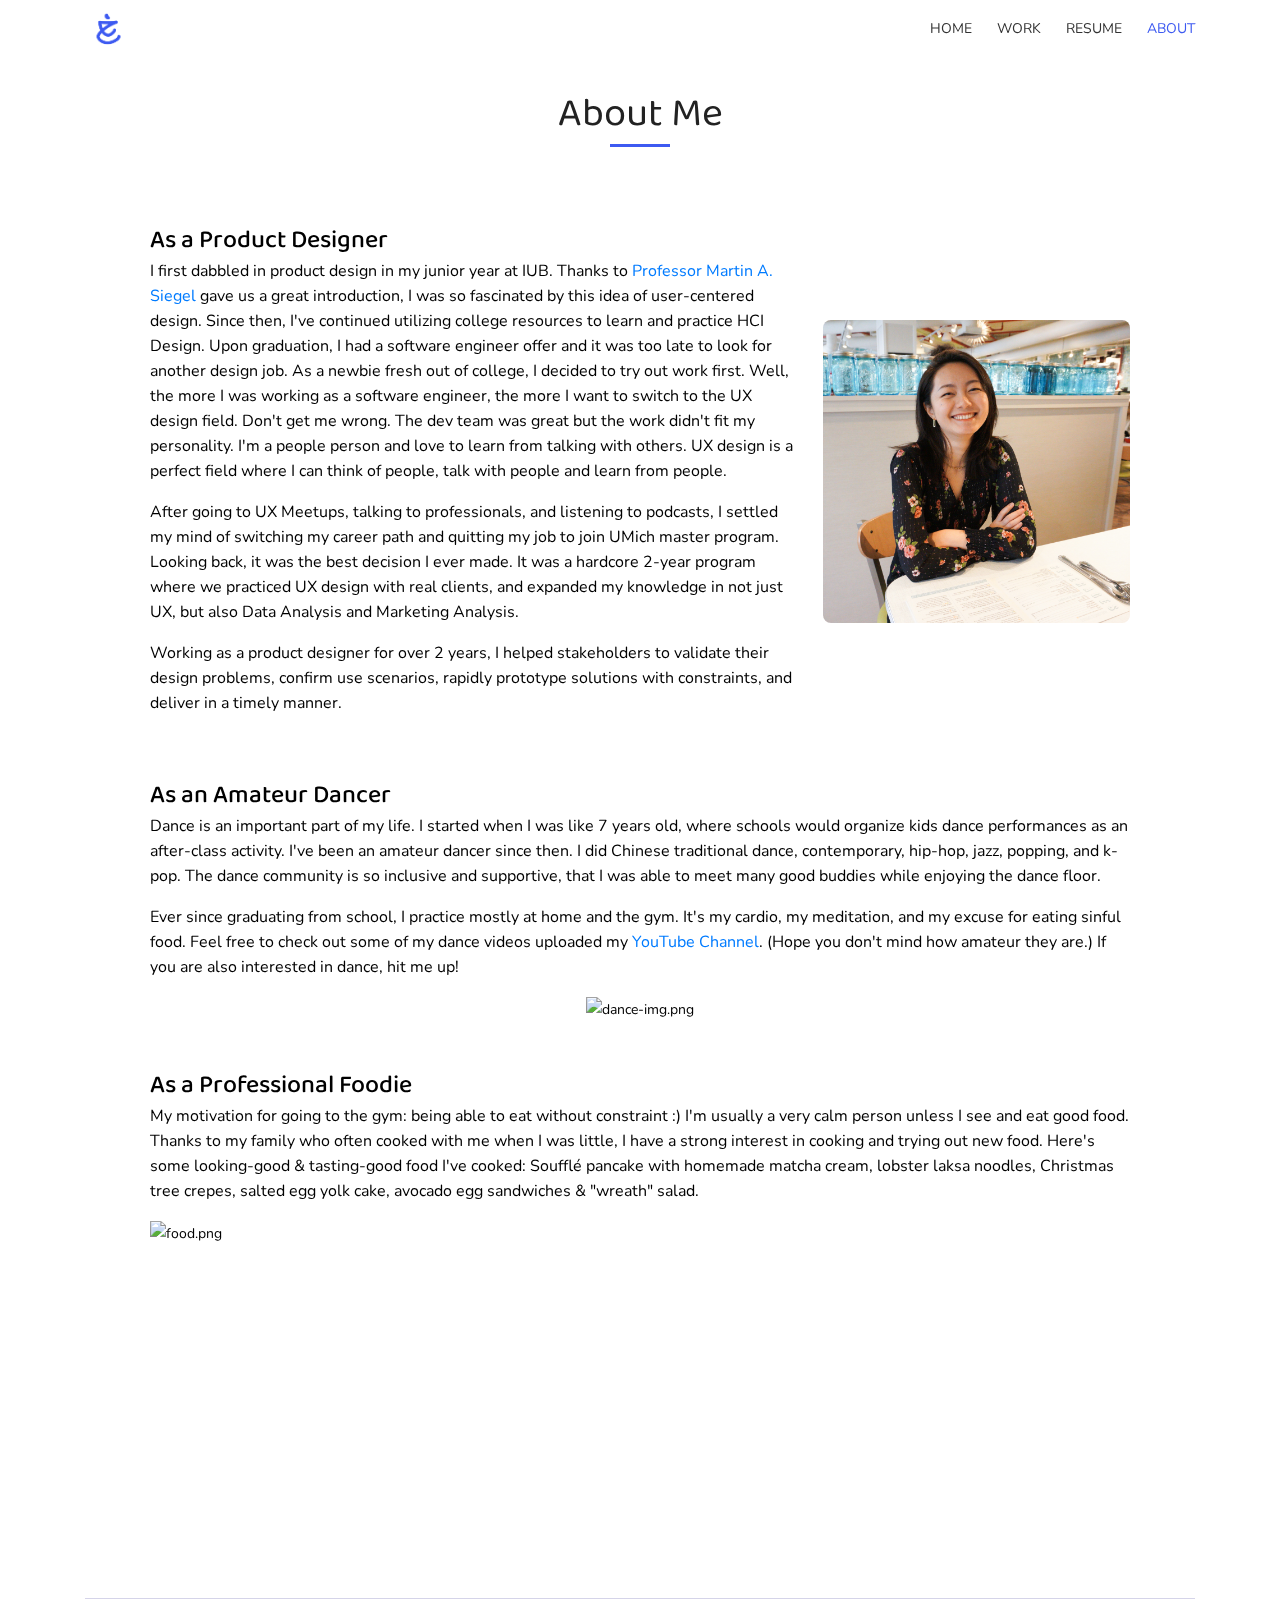
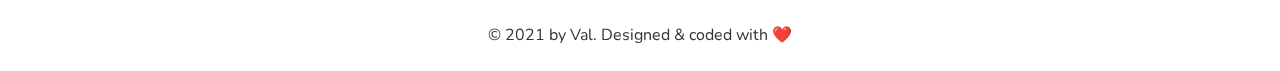
==== commit 90ae1f8e: "Spell check 2" ====
--- a/about.html
+++ b/about.html
@@ -34,6 +34,15 @@
         <link href="https://fonts.googleapis.com/css2?family=Nunito:wght@200;300;400;600&display=swap" rel="stylesheet">
         <!-- add favicon to tab -->
         <link rel="icon" href="assets/img/fav_icon.png">
+        <!-- Global site tag (gtag.js) - Google Analytics -->
+<script async src="https://www.googletagmanager.com/gtag/js?id=G-28JWQH7FF4"></script>
+<script>
+  window.dataLayer = window.dataLayer || [];
+  function gtag(){dataLayer.push(arguments);}
+  gtag('js', new Date());
+
+  gtag('config', 'G-28JWQH7FF4');
+</script>
     </head>
     <body>
         <!-- Header Area wrapper Starts -->
@@ -88,9 +97,9 @@
                 <div class="row">
                     <div class="col-lg-8 col-md-8 col-xs-12 info">
                         <p>
-                            <span class="highlight highlight-main">I first dabbled in product design in my junior year at IUB. </span> Thanks to<a href="https://luddy.indiana.edu/contact/profile/?profile_id=298](https://luddy.indiana.edu/contact/profile/?profile_id=298"> Professor Martin A. Siegel</a> gave us a great introduction,  I was so fascinated by this idea of user-centered design. Since then, I continued utilizing college resources to learn and practice HCI Design. Upon graduation, I had a software engineer offer and it was too late to look for another design job. As a newbie fresh out of college, I decided to try out work first. Well, <span class="highlight highlight-main">the more I was working as a software engineer, the more I want to switch to UX design field. </span>Don't get me wrong. The dev team was great but the work didn't fit my personality. I'm a people person and love to learn from talking with others. UX design is a perfect field where I can think of people, talk with people and learn from people. </p>
-                            <p>After going to UX Meetups, talking to professionals and listening to Podcast, I settled my mind of switching my career path and <span class="highlight highlight-main">quitted my job to join UMich master program.</span> Looking back, it was the best decision I ever made. It was a hardcore 2-year program where we practiced UX design with real clients, and expanded my knowledge in not just UX, but also Data Analysis and Marketing Analysis. </p>
-                            <p>Working as a product designer <span class="highlight highlight-main">for over 2 years, I helped stakeholders to validate their design problems, confirm use scenarios, rapidly prototype solutions with constraints, and deliver in timely manner.</span>
+                            <span class="highlight highlight-main">I first dabbled in product design in my junior year at IUB. </span> Thanks to<a href="https://luddy.indiana.edu/contact/profile/?profile_id=298](https://luddy.indiana.edu/contact/profile/?profile_id=298"> Professor Martin A. Siegel</a> gave us a great introduction,  I was so fascinated by this idea of user-centered design. Since then, I've continued utilizing college resources to learn and practice HCI Design. Upon graduation, I had a software engineer offer and it was too late to look for another design job. As a newbie fresh out of college, I decided to try out work first. Well, <span class="highlight highlight-main">the more I was working as a software engineer, the more I want to switch to the UX design field. </span>Don't get me wrong. The dev team was great but the work didn't fit my personality. I'm a people person and love to learn from talking with others. UX design is a perfect field where I can think of people, talk with people and learn from people. </p>
+                            <p>After going to UX Meetups, talking to professionals, and listening to podcasts, I settled my mind of switching my career path and <span class="highlight highlight-main">quitting my job to join UMich master program.</span> Looking back, it was the best decision I ever made. It was a hardcore 2-year program where we practiced UX design with real clients, and expanded my knowledge in not just UX, but also Data Analysis and Marketing Analysis. </p>
+                            <p>Working as a product designer <span class="highlight highlight-main">for over 2 years, I helped stakeholders to validate their design problems, confirm use scenarios, rapidly prototype solutions with constraints, and deliver in a timely manner.</span>
                         </p>
                     </div>
                     
@@ -102,8 +111,8 @@
                 <h3 class="site-heading">As an Amateur Dancer
                 </h3>
                 <p>
-                Dance is an important part of my life. I started when I was like 7 years old, where school would organize kids dance performances as an after-class activity. I've been an amateur dancer since then. I did Chinese traditional dance, contemporary, hiphop, jazz, popping, and k-pop. The dance community, in China and US, is so inclusive and supportive, that I was able to meet many good buddies while enjoying the dance floor.  </p>
-                <p>Ever since graduating from school, I practice mostly at home and gym. <span class="highlight highlight-main">It's my cardio, my meditation, and my excuse of eating sinful food.</span> Feel free to checkout some of my dance videos uploaded my <a href= "https://www.youtube.com/channel/UCWSlNp7y6uVMEJTYceXbaiw">YouTube Channel</a>. (Hope you don't mind how amateur they are.) If you are also interested in dance, hit me up!
+                Dance is an important part of my life. I started when I was like 7 years old, where schools would organize kids dance performances as an after-class activity. I've been an amateur dancer since then. I did Chinese traditional dance, contemporary, hip-hop, jazz, popping, and k-pop. The dance community is so inclusive and supportive, that I was able to meet many good buddies while enjoying the dance floor.  </p>
+                <p>Ever since graduating from school, I practice mostly at home and the gym. <span class="highlight highlight-main">It's my cardio, my meditation, and my excuse for eating sinful food.</span> Feel free to check out some of my dance videos uploaded my <a href= "https://www.youtube.com/channel/UCWSlNp7y6uVMEJTYceXbaiw">YouTube Channel</a>. (Hope you don't mind how amateur they are.) If you are also interested in dance, hit me up!
             </p>
             <div class="text-center">
                 <img class="w-75" src="assets/img/about/dance-img.png" alt="dance-img.png">
@@ -111,7 +120,7 @@
             <!-- me 3 -->
             <h3 class="site-heading">As a Professional Foodie</h3>
             <p>
-                <span class="highlight highlight-main">My motivation of going to the gym: being able to eat without constraint :) </span>I'm usually a very calm person unless I see and eat good food. Thanks to my family who often cooked with me when I was little, I have a strong interest of cooking and trying out new food. Here's some looking-good & tasting-good food I've cooked: Soufflé pancake with homemade matcha cream, lobster laksa noodles, Christmas tree crepes, salted egg yolk cake, avocado egg sandwiches & "wreath" salad.
+                <span class="highlight highlight-main">My motivation for going to the gym: being able to eat without constraint :) </span>I'm usually a very calm person unless I see and eat good food. Thanks to my family who often cooked with me when I was little, I have a strong interest in cooking and trying out new food. Here's some looking-good & tasting-good food I've cooked: Soufflé pancake with homemade matcha cream, lobster laksa noodles, Christmas tree crepes, salted egg yolk cake, avocado egg sandwiches & "wreath" salad.
             </p>
             <div>
                 <img class="w-100" src="assets/img/about/food.png" alt="food.png">
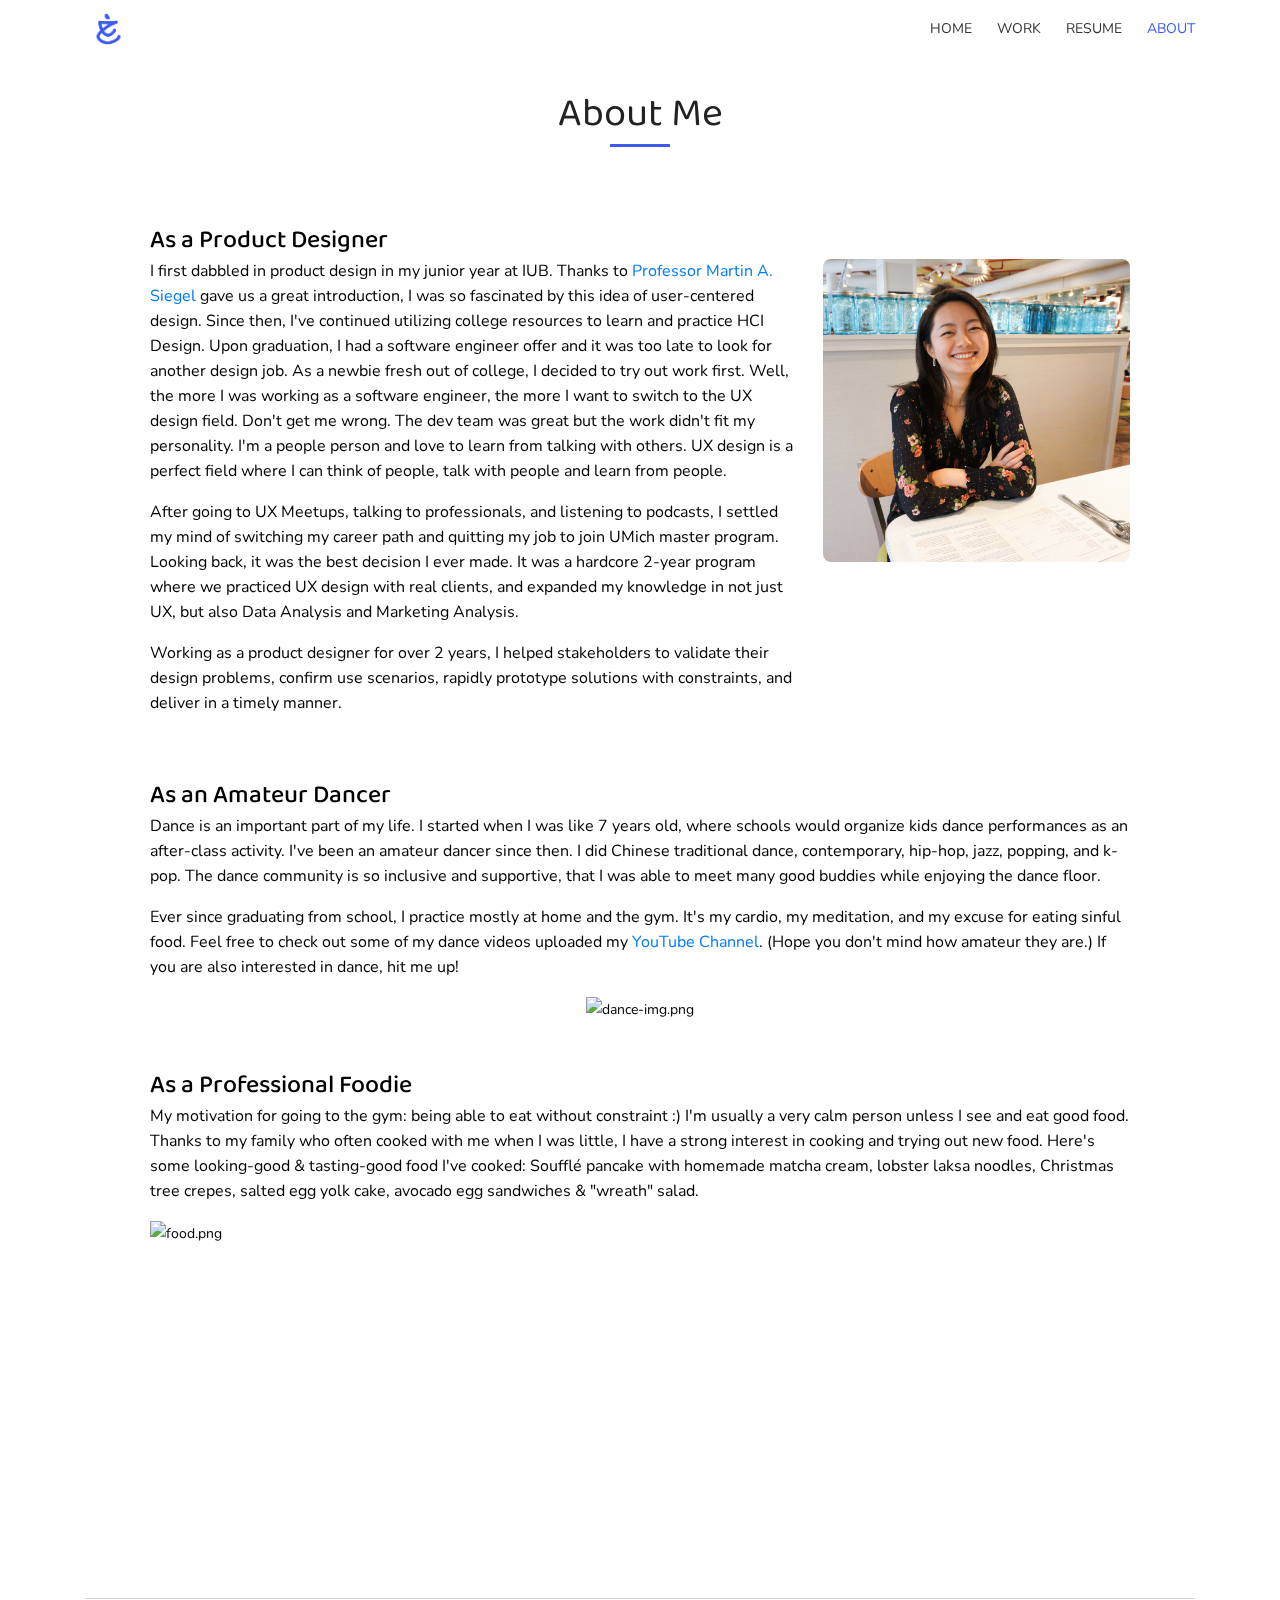
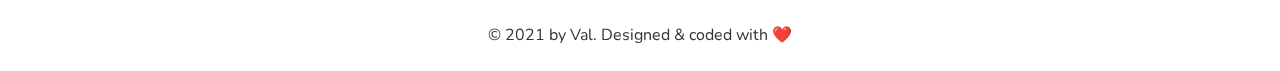
==== commit 9668b191: "removed about img top margin" ====
--- a/about.html
+++ b/about.html
@@ -34,15 +34,16 @@
         <link href="https://fonts.googleapis.com/css2?family=Nunito:wght@200;300;400;600&display=swap" rel="stylesheet">
         <!-- add favicon to tab -->
         <link rel="icon" href="assets/img/fav_icon.png">
-        <!-- Global site tag (gtag.js) - Google Analytics -->
-<script async src="https://www.googletagmanager.com/gtag/js?id=G-28JWQH7FF4"></script>
+<!-- Global site tag (gtag.js) - Google Analytics -->
+<script async src="https://www.googletagmanager.com/gtag/js?id=UA-103588491-2"></script>
 <script>
   window.dataLayer = window.dataLayer || [];
   function gtag(){dataLayer.push(arguments);}
   gtag('js', new Date());
 
-  gtag('config', 'G-28JWQH7FF4');
+  gtag('config', 'UA-103588491-2');
 </script>
+
     </head>
     <body>
         <!-- Header Area wrapper Starts -->
@@ -104,7 +105,7 @@
                     </div>
                     
                     <div class="col-lg-4 col-md-4 col-xs-12 info">
-                        <img class="w-100" style="border-radius: 8px; margin-top: 20%;" src="assets/img/about/about-me.jpg" alt="about-me.jpg">
+                        <img class="w-100" style="border-radius: 8px;" src="assets/img/about/about-me.jpg" alt="about-me.jpg">
                     </div>
                 </div>
                 <!-- me 2 -->
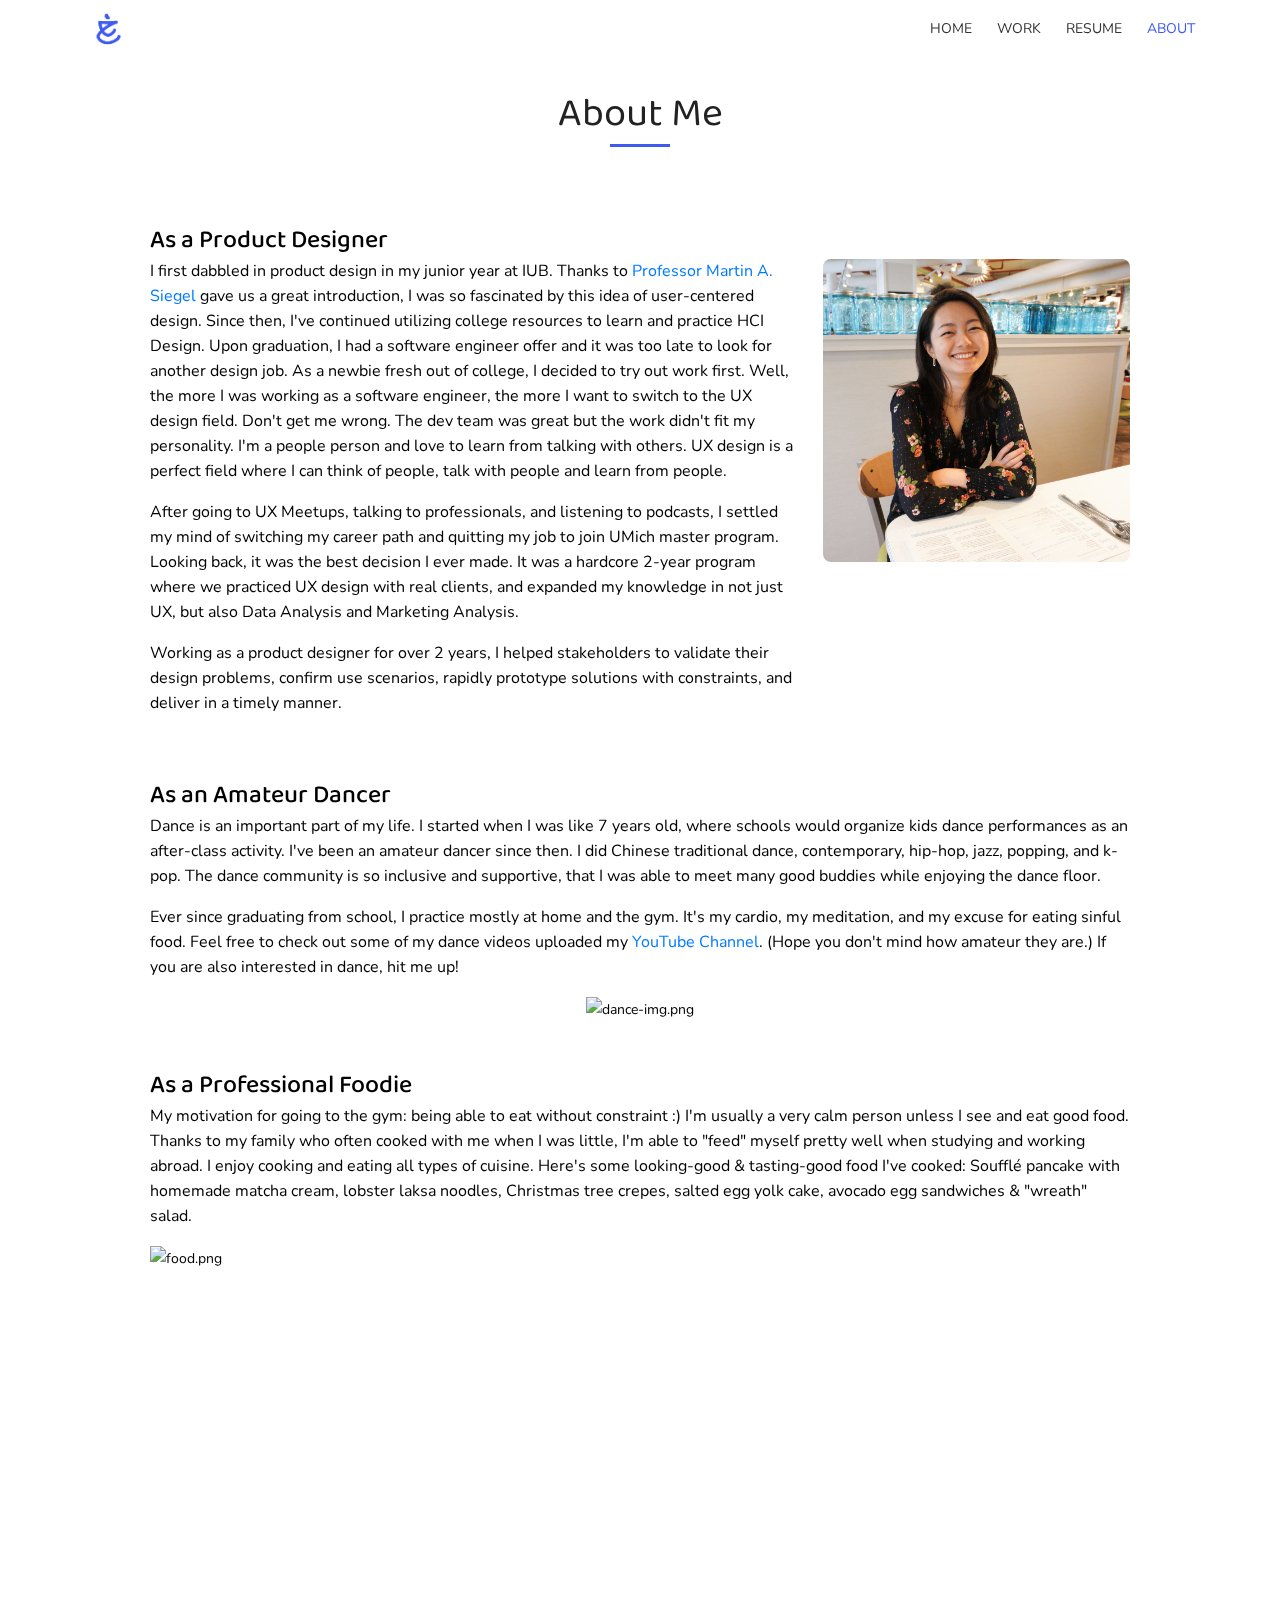
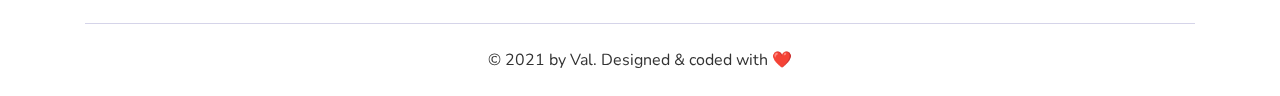
==== commit 38e6ee8d: "updated about content" ====
--- a/about.html
+++ b/about.html
@@ -121,7 +121,7 @@
             <!-- me 3 -->
             <h3 class="site-heading">As a Professional Foodie</h3>
             <p>
-                <span class="highlight highlight-main">My motivation for going to the gym: being able to eat without constraint :) </span>I'm usually a very calm person unless I see and eat good food. Thanks to my family who often cooked with me when I was little, I have a strong interest in cooking and trying out new food. Here's some looking-good & tasting-good food I've cooked: Soufflé pancake with homemade matcha cream, lobster laksa noodles, Christmas tree crepes, salted egg yolk cake, avocado egg sandwiches & "wreath" salad.
+                <span class="highlight highlight-main">My motivation for going to the gym: being able to eat without constraint :) </span>I'm usually a very calm person unless I see and eat good food. Thanks to my family who often cooked with me when I was little, I'm able to "feed" myself pretty well when studying and working abroad. I enjoy cooking and eating all types of cuisine. Here's some looking-good & tasting-good food I've cooked: Soufflé pancake with homemade matcha cream, lobster laksa noodles, Christmas tree crepes, salted egg yolk cake, avocado egg sandwiches & "wreath" salad.
             </p>
             <div>
                 <img class="w-100" src="assets/img/about/food.png" alt="food.png">
@@ -136,7 +136,7 @@
             <h4>Have a word?
             </h4>
             <P>
-                Feel free to bug me: valxwz@umich.edu
+                Feel free to buzz me: valxwz@umich.edu
             </P>
 
         </section></div>
